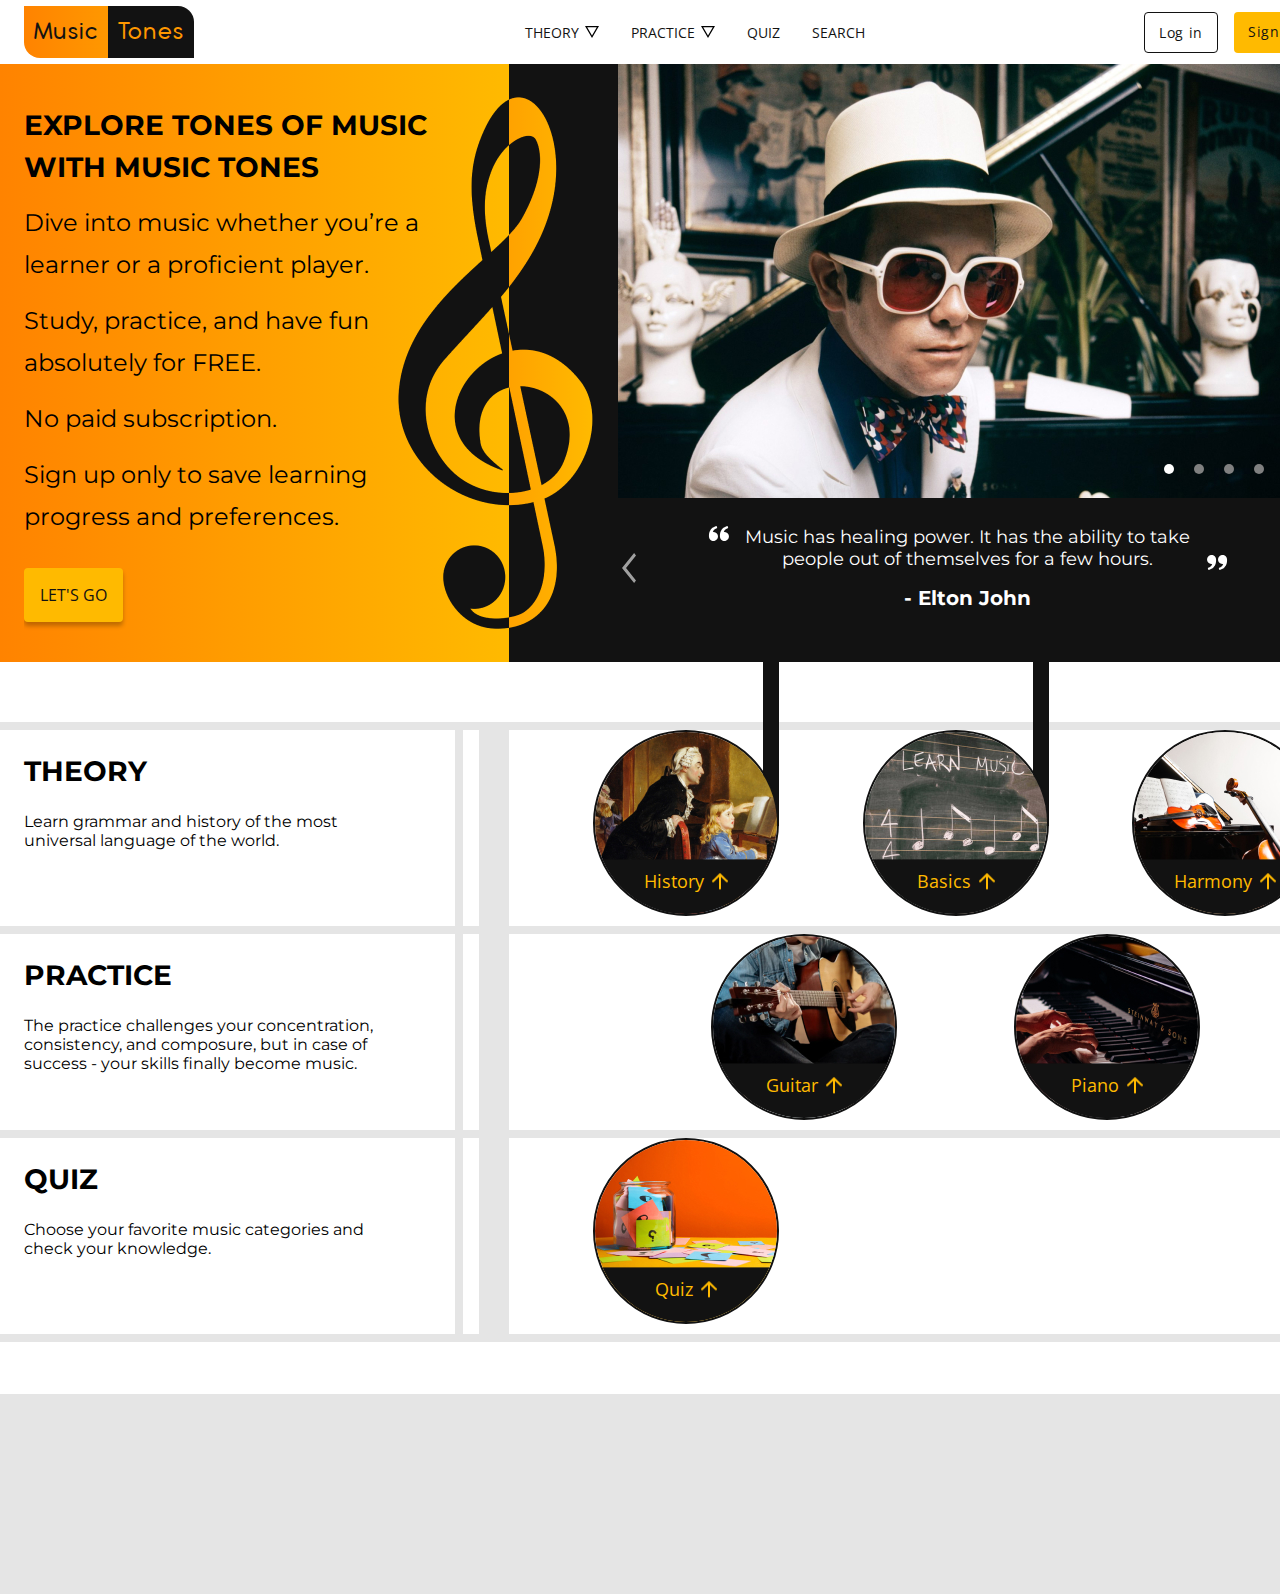
==== index.html @ 838b9dd3 "chore: not essential changes" ====
<!DOCTYPE html>
<html lang="en">

<head>
  <meta charset="UTF-8" />
  <meta http-equiv="X-UA-Compatible" content="IE=edge" />
  <meta name="viewport" content="width=device-width, initial-scale=1.0" />
  <title>MusicTones</title>
  <link rel="stylesheet" href="static/styles/style.css">
  <link rel="icon" href="static/images/favicon.ico">
  <script src="js/slider.js" defer></script>
</head>

<body>
  <header class="header container">
      <a href="index.html" class="logo-text">
        <p class="logo-text__music">Music</p>
        <p class="logo-text__tones">Tones</p>
      </a>
      
      <nav class="header-nav">
          <a href="#" class="header-nav__link anim-white">THEORY
            <img src="static/images/nav-dropdown-arrow.svg">
          </a>
          <a href="#" class="header-nav__link anim-white">PRACTICE
            <img src="static/images/nav-dropdown-arrow.svg">
          </a>
          <a href="#" class="header-nav__link anim-white">QUIZ</a>
          <a href="#" class="header-nav__link anim-white">SEARCH</a>
      </nav>
  
      <div class="header-authn">
          <a href="#" class="header-authn__btn outlined-btn anim-border anim-white">Log in</a>
          <a href="#" class="header-authn__btn anim-border anim-orange">Sign up</a>
      </div>
    </div>
  </header>

  <main>
    <section class="section-hero">  
      <div class="hero container">
        <div class="hero-left">
          <div class="hero-left__text">
            <h1>Explore tones of music with Music Tones</h1>
            <h2>Dive into music whether you’re a learner or a proficient player.</h2>
            <h2>Study, practice, and have fun absolutely for FREE.</h2>
            <h2>No paid subscription.</h2>
            <h2>Sign up only to save learning progress and preferences.</h2>
            <a class="hero-left__cta anim-border anim-orange" href="#">LET'S GO</a>
          </div>
          <div class="hero-left__clef"></div>
        </div>
        <div class="hero-right">
          <div class="slider">
            <div class="slider-header">
              <img class="slider-img" src="static/images/sld-elton.jpg" data-active>
              <!--               
              <img class="slider-img" src="static/images/sld-adams.jpg">
              <img class="slider-img" src="static/images/sld-buddy-guy.jpg">
              <img class="slider-img" src="static/images/sld-hendrix.jpg">
              <img class="slider-img" src="static/images/sld-tommy1.jpg"> 
              -->
              <button class="slider-btn slider-btn_randomize" onclick="setRandomSliderImages()"></button>
              <div class="slider-bullets">
                <input type="radio" name="bullet" class="slider-bullet" checked>
                <input type="radio" name="bullet" class="slider-bullet">
                <input type="radio" name="bullet" class="slider-bullet">
                <input type="radio" name="bullet" class="slider-bullet">
                <input type="radio" name="bullet" class="slider-bullet">
              </div>
            </div>
            <div class="slider-footer">
              <button class="slider-btn slider-btn_prev" data-slider-btn-nav="prev"></button>
              <div class="slider-footer__caption">
                <p class="slider-footer__quote">
                  Music has healing power. It has the ability to take people out of themselves for a few hours.
                </p>
                <h3>
                  - Elton John
                </h3>
              </div>
              <button class="slider-btn slider-btn_next" data-slider-btn-nav="next"></button>
            </div>
          </div>
          <div class="hero-right__clef"></div>
        </div>
        
      </div>
    </section>
    <section class="section-cont">
      <div class="cont-bgd">
        <div class="cont-bgd-hlines">
          <div class="cont-bgd-hline"></div>
          <div class="cont-bgd-hline"></div>
          <div class="cont-bgd-hline"></div>
          <div class="cont-bgd-hline"></div>
        </div>

      </div>
      <div class="container cont">
        <div class="cont-vlines">
          <div class="cont-vline"></div>
          <div class="cont-vline cont-vline_thick"></div>
        </div>
        <div class="cont-title cont-title_theory">
          <h1>THEORY</h1>
          <h5>Learn grammar and history of the most universal language of the world.</h5>
        </div>
        <div class="cards cards_theory">          
          <div class="card">
            <a class="card-head" href="#">
              <img class="card-head__img" src="static/images/theory-mozart.jpg"></img>
              <div class="card-head-text">
                <div class="card-head-text__title">
                  <h4>History</h4>
                  <img class="card-head-text__arrow" src="/static/images/card-arrow.png">
                </div>
                <p class="card-head-text__desc">Discover fascinating facts about significant figures and events in music history.</p>
              </div>
            </a>
            <div class="card-stem"></div>
          </div>
          <div class="card">
            <a class="card-head" href="#">
              <img class="card-head__img" src="static/images/theory-basics.jpg"></img>
              <div class="card-head-text">
                <div class="card-head-text__title">
                  <h4>Basics</h4>
                  <img class="card-head-text__arrow" src="/static/images/card-arrow.png">
                </div>
                <p class="card-head-text__desc">Learn about musical notation, intervals, rhythm, scales, keys, and more ...</p>
              </div>
            </a>
            <div class="card-stem"></div>
          </div>
          <div class="card">
            <a class="card-head" href="#">
              <img class="card-head__img" src="static/images/theory-harmony.jpg"></img>
              <div class="card-head-text">
                <div class="card-head-text__title">
                  <h4>Harmony</h4>
                  <img class="card-head-text__arrow" src="/static/images/card-arrow.png">
                </div>
                <p class="card-head-text__desc">Study how to analyze your favorite music compositions and compose your own.</p>
              </div>
            </a>
            <div class="card-stem"></div>
          </div>
        </div>


        <div class="cont-title cont-title_practice">
          <h1>PRACTICE</h1>
          <h5>The practice challenges your concentration, consistency, and composure, but in case of success - your skills finally become music.</h5>
        </div>
        <div class="cards cards_practice">          
          <div class="card">
            <a class="card-head" href="#">
              <img class="card-head__img" src="static/images/practice-guitar.jpg"></img>
              <div class="card-head-text">
                <div class="card-head-text__title">
                  <h4>Guitar</h4>
                  <img class="card-head-text__arrow" src="/static/images/card-arrow.png">
                </div>
                <p class="card-head-text__desc">“The guitar is the easiest instrument to play and the hardest to play well” - Andres Segovia.</p>
              </div>
            </a>
<!--             <div class="card-stem"></div> -->
          </div>
          <div class="card">
            <a class="card-head" href="#">
              <img class="card-head__img" src="static/images/practice-piano.jpg"></img>
              <div class="card-head-text">
                <div class="card-head-text__title">
                  <h4>Piano</h4>
                  <img class="card-head-text__arrow" src="/static/images/card-arrow.png">
                </div>
                <p class="card-head-text__desc">"There are eighty-eight keys on a piano and within that, an entire universe” - James Rhodes.</p>
              </div>
            </a>
<!--             <div class="card-stem"></div> -->
          </div>
        </div>


        <div class="cont-title cont-title_quiz">
          <h1>QUIZ</h1>
          <h5>Choose your favorite music categories and check your knowledge.</h5>
        </div>
        <div class="cards cards_quiz">   
          <div class="card">
            <a class="card-head" href="#">
              <img class="card-head__img" src="static/images/quiz.jpg"></img>
              <div class="card-head-text">
                <div class="card-head-text__title">
                  <h4>Quiz</h4>
                  <img class="card-head-text__arrow" src="/static/images/card-arrow.png">
                </div>
                <p class="card-head-text__desc"></p>
              </div>
            </a>
<!--             <div class="card-stem"></div> -->
          </div>
        </div>
        


      </div>


    </section>
    
    <footer>

    </footer>
  </main>

</body>

</html>
---- static/styles/style.css ----
@import url('https://fonts.googleapis.com/css2?family=Open+Sans&display=swap');
@import url('https://fonts.googleapis.com/css2?family=Montserrat&display=swap');

@font-face {
  font-family: 'Antipasto Pro';
  src: url('../fonts/AntipastoPro.ttf') format('truetype');
  font-weight: normal;
}

@font-face {
  font-family: 'Antipasto Pro';
  src: url('../fonts/AntipastoPro-Medium.ttf') format('truetype');
  font-weight: medium;
}

:root {
  --orange: #ff9800;
  --dark-orange: #ff8300;
  --light-orange: #ffba00;
  --black: #121212;
  --gray: #e5e5e5;
  --slider-img-transition-delay: 300ms
}

*, *::before, *::after {
  margin: 0;
  padding: 0;
  list-style: none;
  text-decoration: none;
  font-family: 'Open Sans';
  font-size: 14px;
  box-sizing: border-box;
}

h1 {
  font-size: 28px;
  font-weight: bold;
  font-family: 'Montserrat';
  text-transform: uppercase;
}

h2 {
  font-size: 24px;
  font-weight: normal;
  font-family: 'Montserrat';
}

h3 {
  font-size: 20px;
  font-weight: bold;
  font-family: 'Montserrat';
}

h4 {
  font-size: 18px;
  font-weight: normal;
  font-family: 'Open Sans';
  text-align: center;
}

h5 {
  font-size: 16px;
  font-weight: normal;
  font-family: 'Montserrat';
}

.container {
  width: 1342px;
  margin: 0 auto;
  padding-left: 24px;
  padding-right: 24px;
}

/* BUTTONS -> */

a {
  transition: 0.3s ease-in-out;
  color: var(--black);
}

.outlined-btn {
  border: 1px solid var(--black);
}

.anim-border {
  border-radius: 4px;
}

.anim-border:hover {
  border-top-right-radius: 12px;
  border-bottom-left-radius: 12px;
}

.anim-white {
  background-color: white;
  color: var(--black);
}

.anim-white:hover {
  background-color: var(--black);
  color: white;
}

.anim-orange {
  background-color: var(--light-orange);
}

.anim-orange:hover {
  background-color: var(--dark-orange);
}

/* <- BUTTONS */

/* HEADER -> */

header {
  display: grid;
  grid-template-columns: repeat(16, 1fr);
  grid-template-rows: 64px;
  align-items: center;
}

.logo-text {
  display: block;
  grid-column: 1 / 6;
  align-items: center;
  font-size: 26px;
  font-family: 'Antipasto Pro';
  font-weight: medium;
  letter-spacing: 0.05em;
}

.logo-text__music {
  display: inline-block;
  padding: 10px;
  background: linear-gradient(90deg, var(--dark-orange) 0%, var(--orange) 100%);
  border-bottom-left-radius: 16px;
  color: #121212;
  font: inherit;
}

.logo-text__tones {
  display: inline-block;
  padding: 10px;
  background: var(--black);
  border-top-right-radius: 16px;
  color: var(--orange);
  margin-left: -8px;
  font: inherit;
}

.header-nav {
  display: flex;
  grid-column: 7 / 14;
}

.header-nav__link {
  display: flex;
  align-items: center;
  padding: 16px 16px 16px 16px;
  font-size: 14px;
  text-transform: uppercase;
}

.header-nav__link img{
  display: inline-block;
  height: 12px;
  margin-left: 6px;
  transition: filter 0.3s ease-in-out;
}

.header-nav__link:hover img {
  filter: brightness(0) invert(1);
}

.header-authn {
  display: flex;
  gap: 16px;
  grid-column: 14 / 17;
  justify-self: end;
}

.header-authn__btn {
  padding: 10px 14px;
  font-family: 'Open Sans';
  font-size: 14px;
  letter-spacing: 0.05em;
  color: var(--black);
}

/* <- HEADER */

/* HERO SECTION -> */

.section-hero {
    background: linear-gradient(
    to right,
    var(--dark-orange) 0%,
    var(--light-orange) max(509px, calc(0.5 * 100vw - 170px)),
    var(--black) max(509px, calc(0.5 * 100vw - 170px)),
    var(--black) 100%
  );
}

.hero {
  display: grid;
  grid-template-columns: repeat(16, 1fr);
}

.hero-left{
  position: relative;
  grid-column: 1 / 7;
  overflow: hidden;
}

.hero-left__text {
  display: flex;
  flex-direction: column;
  gap: 14px;
  align-self: start;
  align-items: start;
  line-height: 3.0em;
  padding: 40px 78px 40px 0;
}

.hero-left__cta {
  display: block;
  padding: 6px 16px;
  font-size: 16px;
  box-shadow: 0px 4px 4px rgba(0, 0, 0, 0.25);
  margin-top: 16px;
}

.hero-left__clef {
  position: absolute;
  right: -84px;
  top: 0;
  width: 195px;
  height: 100%;
  background-color: var(--black);
  mask-image: url(../images/clef.png);
  mask-position: center;
  mask-repeat: no-repeat;
  -webkit-mask-image: url(../images/clef.png);
  -webkit-mask-position: center;
  -webkit-mask-repeat: no-repeat;
}

.hero-right {
  position: relative;
  grid-column: 7 / 17;
  overflow: hidden;
}

/* SLIDER -> */

.slider {
  display: flex;
  flex-direction: column;
  position: absolute;
  right: 0;
  top: 0;
  width: 700px;
  height: 100%;
}

.slider-header {
  position: relative;
  height: 434px;
}

.slider-img {
  position: absolute;
  opacity: 0;
  transition: opacity var(--slider-img-transition-delay) ease-in-out;
  transition-delay: var(--slider-img-transition-delay);
  z-index: 0;
}

.slider-img[data-active] {
  opacity: 1;
  z-index: 1;
  transition-delay: 0ms;
}

.slider-bullets {
  position: absolute;
  bottom: 24px;
  right: 24px;
  display: flex;
  gap: 20px;
  z-index: 1;
}

.slider-bullet {
  appearance: none;
  width: 10px;
  height: 10px;
  border-radius: 50%;
  background-color: #808080;
  border: none;
  transition: background-color 0.3s ease-in-out
}

.slider-bullet:hover {
  box-shadow: 0 0 4px 0 #fff;
}

.slider-bullet:checked {
  background-color: #fff;
}

.slider-btn {
  width: 40px;
  height: 40px;
  border-radius: 50%;
  border: none;
  background-repeat: no-repeat;
}

.slider-btn:hover {
  filter: brightness(140%);
  box-shadow: 0 0 4px 0 var(--black);
}

.slider-btn:active {
  filter: none;
  box-shadow: none;
}

.slider-header:hover .slider-btn{
  opacity: 1.0;
}

.slider-btn_randomize {
  position: absolute;
  top: 24px;
  left: 24px;
  z-index: 1;
  background-color: var(--black);
  background-image: url("../images/dice.svg");
  background-position: center;
  transform: translateX(-24px);
  transition: transform 0.3s ease-in-out, opacity 0.3s ease-in-out;
  opacity: 0;
}

.slider-header:hover .slider-btn_randomize{
  transform: none;
}

.slider-btn_prev {
  background-image: url("../images/sld-arrow.svg");
  background-position: 45% 50%;
  background-color: transparent;
}

.slider-btn_next {
  background-image: url("../images/sld-arrow.svg");
  background-position: 45% 50%;
  background-color: transparent;
  transform: rotate(180deg);
}

.slider-footer {
  display: flex;
  flex-grow: 1;
  align-items: center;
  padding-bottom: 24px;
  gap: 80px;
}

.slider-footer__caption{
  display: flex;
  flex-direction: column;
  align-items: center;
  gap: 16px;
  color: #fff;
}

.slider-footer__quote {
  position: relative;
  font-size: 18px;
  font-family: 'Montserrat';
  text-align: center;
}

.slider-footer__quote::before {
  content: url(../images/sld-quotes.svg);
  position: absolute;
  left: -14px;

}

.slider-footer__quote::after {
  content: url(../images/sld-quotes.svg);
  position: absolute;
  right: -14px;
  bottom: 0;
  transform: rotate(180deg);
}

/* <- SLIDER */

.hero-right__clef {
  position: absolute;
  top: 0;
  left: -111px;
  width: 195px;
  height: 100%;
  background: linear-gradient(
    to right,
    var(--dark-orange),
    var(--light-orange)
  );
  mask-image: url(../images/clef.png);
  mask-position: center;
  mask-repeat: no-repeat;
  -webkit-mask-image: url(../images/clef.png);
  -webkit-mask-position: center;
  -webkit-mask-repeat: no-repeat;
}

/* <- HERO */

/* CONTENT -> */

.section-cont {
  position: relative;
  padding: 60px 0
}

.cont-bgd {
  position: absolute;
  width: 100%;
}

.cont-bgd-hlines {
  display: flex;
  flex-direction: column;
  gap: 196px;
}

.cont-bgd-hline {
  height: 8px;
  background-color: var(--gray);
}

.cont {
  position: relative;;
  display: grid;
  padding-top: 8px;
  gap: 8px 0;
  grid-template-columns: repeat(16, 1fr);
  grid-template-rows: repeat(3, 196px);
}

.cont-vlines {
  grid-column: 6;
  grid-row: 1 / 4;
  display: flex;
  justify-content: end;
  height: 100%;
  gap: 16px;
}

.cont-vline {
  width: 8px;
  height: 100%;
  background-color: var(--gray);
}

.cont-vline_thick {
  width: 30px;
}

.cont-title {
  display: flex;
  flex-direction: column;
  gap: 24px;
  padding: 24px 134px 0 0;
  grid-column: 1 / 7;
}

.cont-title_theory {
  grid-row: 1;
}

.cont-title_practice {
  grid-row: 2;
}

.cont-title_quiz {
  grid-row: 3;
}

.cards {
  display: inline-flex;
  grid-column: 7 / 17;
  padding-left: 84px;
  justify-content: space-between;
}

.cards_theory {
  grid-row: 1;
}

.cards_practice {
  grid-row: 2;
  justify-content: space-evenly
}

.cards_quiz {
  justify-content: start;
  grid-row: 3;
}

.card {
  position: relative;
  transition: transform 0.3s ease-in-out;
}

.card-head {
  display: block;
  position: relative;
  z-index: 1;
  width: 186px;
  height: 186px;
  border-radius: 50%;
  overflow: hidden;
  border: 2px solid var(--black); 
  font-size: 0;
  color: var(--black);
}

.card:hover {
  transform: translateY(10px);
}

.card-head__img {
  position: absolute;
  top: 0;
  right: 0;
  bottom: 0;
  left: 0;
  transition: filter 0.3s ease-in-out;
}

.card-head:hover .card-head__img {
  filter: brightness(40%);
}

.card-head-text {
  height: 100%;
  display: flex;
  flex-direction: column;
  gap: 14px;
  align-items: center;
  padding-top: 10px;
  background-color: var(--black);
  transform: translateY(70%);
  transition:
    transform 0.5s ease-in-out,
    background-color 0.3s ease-in-out;
}

.card-head:hover .card-head-text {
  transform: translateY(10%);
  background-color: transparent;
  color: var(--light-orange);
}

.card-head-text__title {
  display: flex;
  align-items: center;
  color: var(--light-orange);
  gap: 8px;
}

.card-head-text__arrow {
  filter: invert(65%) sepia(67%) saturate(1080%) hue-rotate(0deg) brightness(105%) contrast(103%);
  transition: transform 0.5s ease-in-out;
}

.card-head:hover .card-head-text__arrow {
  transform: rotate(90deg);
}

.card-head-text__desc {
  padding: 0 18px;
  text-align: center;
  opacity: 0;
  transition: opacity 0.3s ease-in-out;
}

.card-head:hover .card-head-text__desc {
  opacity: 1.0;
}

.card-stem {
  position: absolute;
  bottom: 0;
  right: 0;
  height: 174px;
  width: 16px;
  background-color: var(--black);
  z-index: 0;
  transform: translateY(-100px);
}

/* <- CONTENT */

footer {
  height: 200px;
  background-color: var(--gray);
}
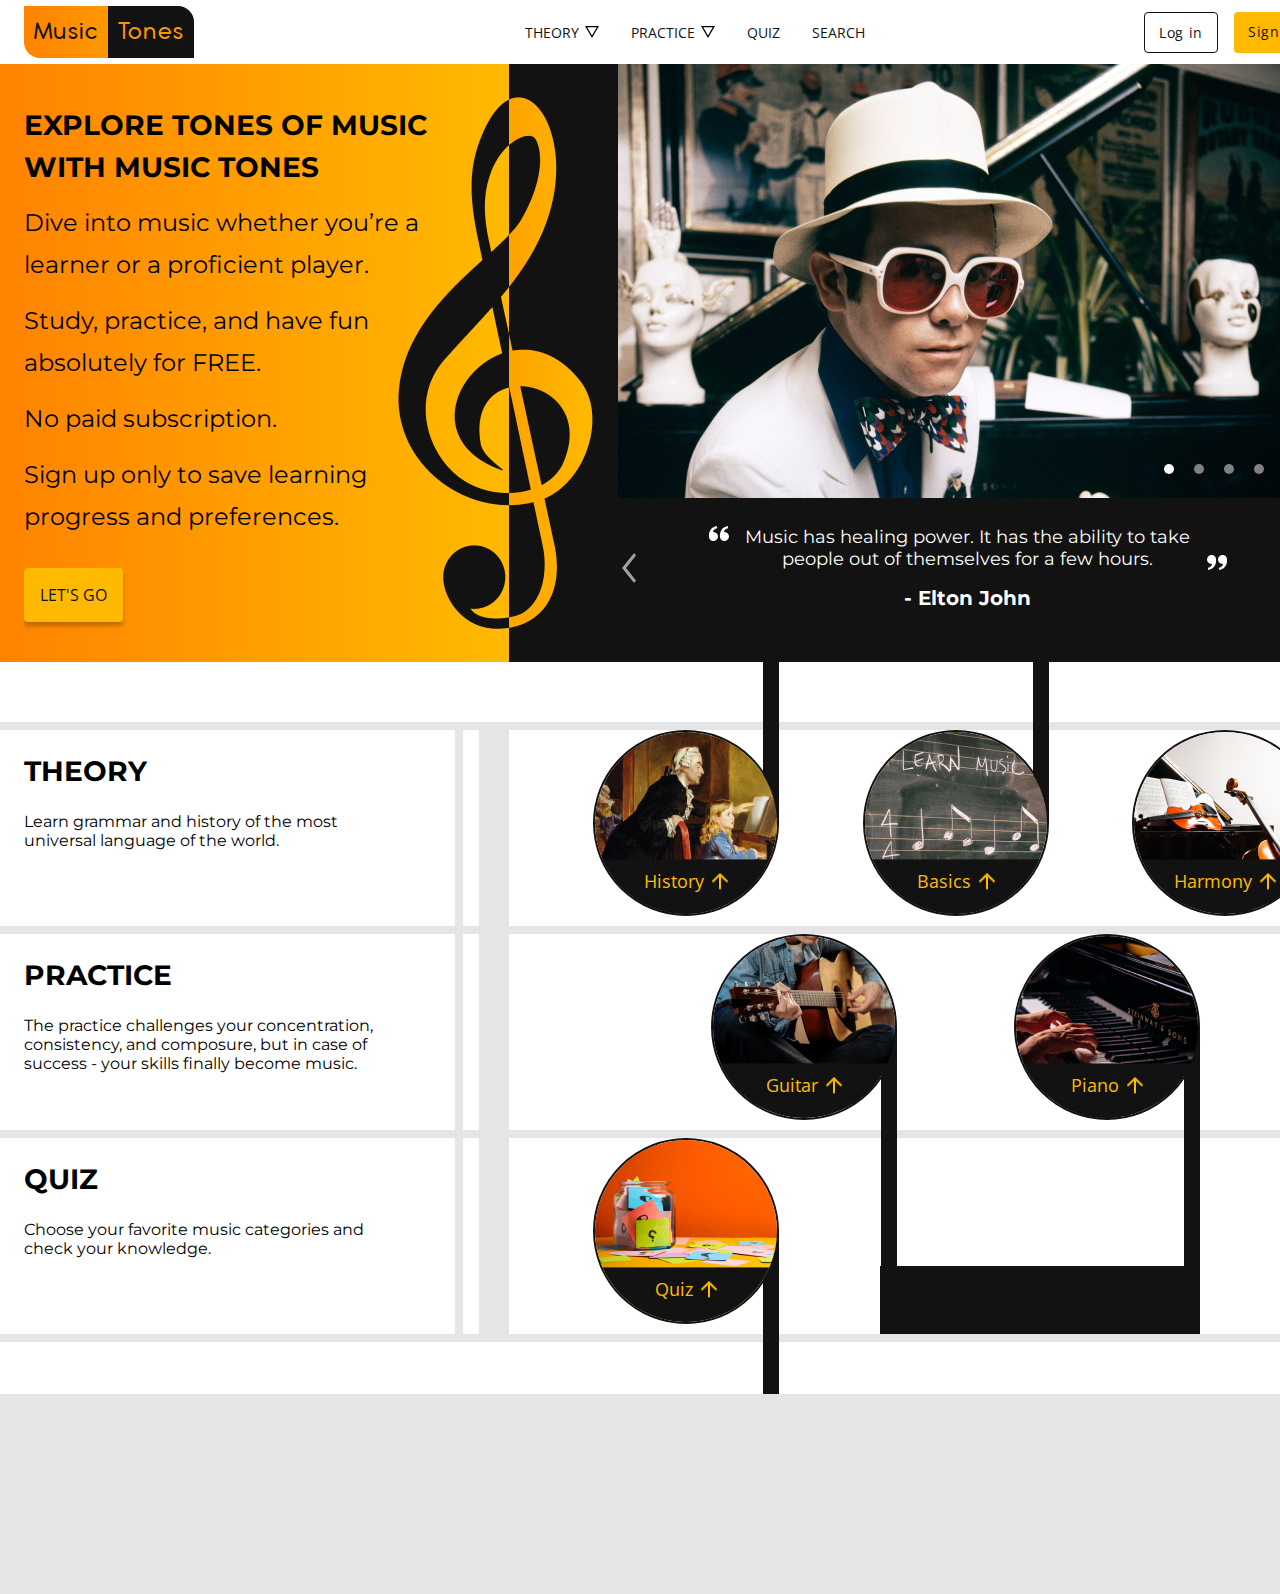
==== commit 89cf6d7b: "chore: not essential changes" ====
--- a/index.html
+++ b/index.html
@@ -118,7 +118,7 @@
                 <p class="card-head-text__desc">Discover fascinating facts about significant figures and events in music history.</p>
               </div>
             </a>
-            <div class="card-stem"></div>
+            <div class="card-stem card-stem_up"></div>
           </div>
           <div class="card">
             <a class="card-head" href="#">
@@ -131,7 +131,7 @@
                 <p class="card-head-text__desc">Learn about musical notation, intervals, rhythm, scales, keys, and more ...</p>
               </div>
             </a>
-            <div class="card-stem"></div>
+            <div class="card-stem card-stem_up"></div>
           </div>
           <div class="card">
             <a class="card-head" href="#">
@@ -144,10 +144,9 @@
                 <p class="card-head-text__desc">Study how to analyze your favorite music compositions and compose your own.</p>
               </div>
             </a>
-            <div class="card-stem"></div>
-          </div>
-        </div>
-
+            <div class="card-stem card-stem_up"></div>
+          </div>
+        </div>
 
         <div class="cont-title cont-title_practice">
           <h1>PRACTICE</h1>
@@ -165,7 +164,7 @@
                 <p class="card-head-text__desc">“The guitar is the easiest instrument to play and the hardest to play well” - Andres Segovia.</p>
               </div>
             </a>
-<!--             <div class="card-stem"></div> -->
+            <div class="card-stem card-stem_down"></div>
           </div>
           <div class="card">
             <a class="card-head" href="#">
@@ -178,10 +177,10 @@
                 <p class="card-head-text__desc">"There are eighty-eight keys on a piano and within that, an entire universe” - James Rhodes.</p>
               </div>
             </a>
-<!--             <div class="card-stem"></div> -->
-          </div>
-        </div>
-
+            <div class="card-stem card-stem_down"></div>
+          </div>
+          <div class="card-beam"></div>
+        </div>
 
         <div class="cont-title cont-title_quiz">
           <h1>QUIZ</h1>
@@ -199,7 +198,7 @@
                 <p class="card-head-text__desc"></p>
               </div>
             </a>
-<!--             <div class="card-stem"></div> -->
+            <div class="card-stem card-stem_down"></div>
           </div>
         </div>
         
--- a/static/styles/style.css
+++ b/static/styles/style.css
@@ -19,7 +19,8 @@
   --light-orange: #ffba00;
   --black: #121212;
   --gray: #e5e5e5;
-  --slider-img-transition-delay: 300ms
+  --slider-img-transition-delay: 300ms;
+  --card-size: 186px;
 }
 
 *, *::before, *::after {
@@ -427,7 +428,8 @@
 
 .section-cont {
   position: relative;
-  padding: 60px 0
+  padding: 60px 0;
+  overflow: hidden;
 }
 
 .cont-bgd {
@@ -495,6 +497,7 @@
 }
 
 .cards {
+  position: relative;
   display: inline-flex;
   grid-column: 7 / 17;
   padding-left: 84px;
@@ -524,8 +527,8 @@
   display: block;
   position: relative;
   z-index: 1;
-  width: 186px;
-  height: 186px;
+  width: var(--card-size);
+  height: var(--card-size);
   border-radius: 50%;
   overflow: hidden;
   border: 2px solid var(--black); 
@@ -533,7 +536,7 @@
   color: var(--black);
 }
 
-.card:hover {
+.card-head:hover {
   transform: translateY(10px);
 }
 
@@ -556,7 +559,7 @@
   flex-direction: column;
   gap: 14px;
   align-items: center;
-  padding-top: 10px;
+  padding: 10px 2px 0 2px;
   background-color: var(--black);
   transform: translateY(70%);
   transition:
@@ -599,13 +602,41 @@
 
 .card-stem {
   position: absolute;
-  bottom: 0;
-  right: 0;
-  height: 174px;
+  height: 186px;
   width: 16px;
   background-color: var(--black);
   z-index: 0;
-  transform: translateY(-100px);
+  top: 0;
+  right: 0;
+  transition: transform 0.3s ease-in-out;
+}
+
+.card-stem_up {
+  height: var(--card-size);
+  transform: translateY(-93px);
+}
+
+.card-head:hover ~ .card-stem_up {
+  transform: translateY(-83px);
+}
+
+.card-stem_down {
+  transform: translateY(93px);
+  height: 290px;
+  transition: transform 0.3s ease-in-out;
+}
+
+.card-head:hover ~ .card-stem_down {
+  transform: translateY(103px);
+}
+
+.card-beam {
+  position: absolute;
+  left: 371px;
+  top: 332px;
+  height: 68px;
+  width: 320px;
+  background-color: var(--black);
 }
 
 /* <- CONTENT */
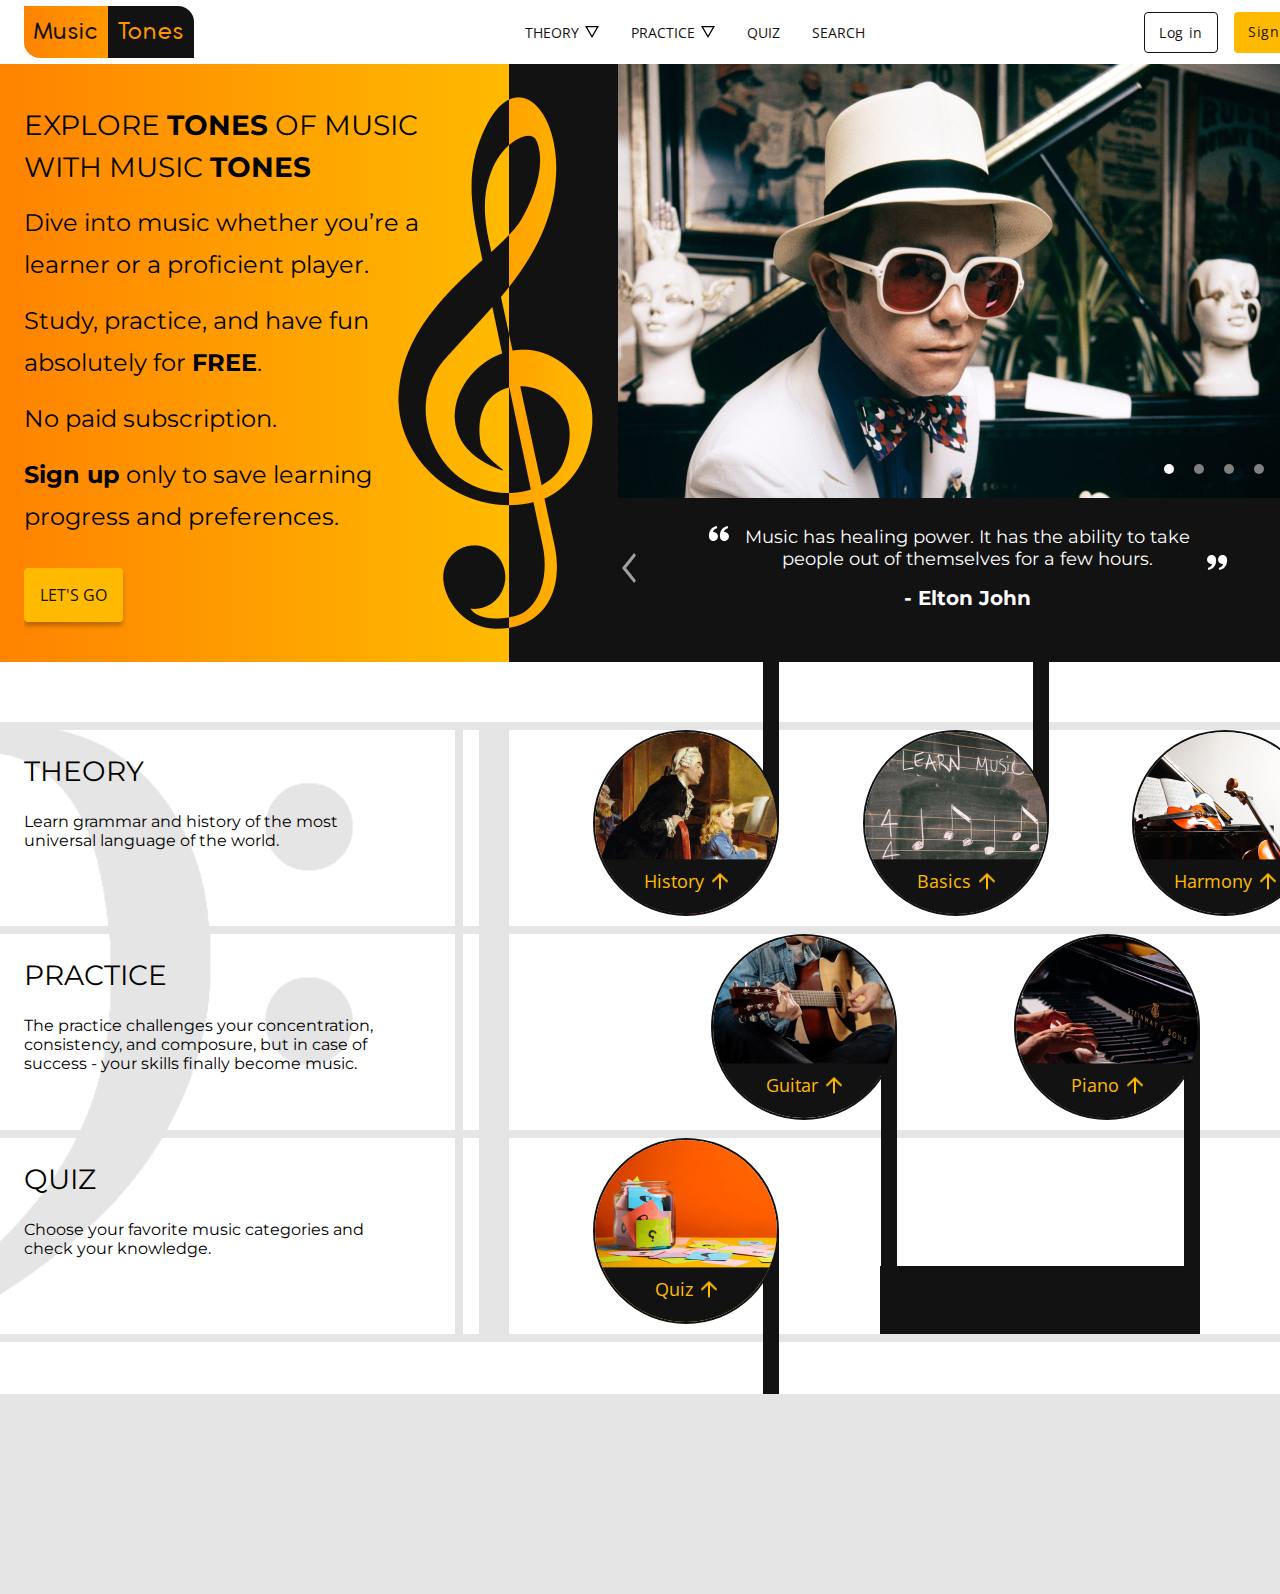
==== commit 6d98fb02: "chore: not essential changes" ====
--- a/index.html
+++ b/index.html
@@ -41,11 +41,11 @@
       <div class="hero container">
         <div class="hero-left">
           <div class="hero-left__text">
-            <h1>Explore tones of music with Music Tones</h1>
+            <h1>Explore <b>tones</b> of music with Music <b>Tones</b></h1>
             <h2>Dive into music whether you’re a learner or a proficient player.</h2>
-            <h2>Study, practice, and have fun absolutely for FREE.</h2>
+            <h2>Study, practice, and have fun absolutely for <b>FREE</b>.</h2>
             <h2>No paid subscription.</h2>
-            <h2>Sign up only to save learning progress and preferences.</h2>
+            <h2><b>Sign up</b> only to save learning progress and preferences.</h2>
             <a class="hero-left__cta anim-border anim-orange" href="#">LET'S GO</a>
           </div>
           <div class="hero-left__clef"></div>
@@ -98,6 +98,7 @@
 
       </div>
       <div class="container cont">
+        <img class="bass-clef" src="static/images/bass-clef.svg"></img>
         <div class="cont-vlines">
           <div class="cont-vline"></div>
           <div class="cont-vline cont-vline_thick"></div>
--- a/static/styles/style.css
+++ b/static/styles/style.css
@@ -33,9 +33,14 @@
   box-sizing: border-box;
 }
 
+b {
+  font-size: inherit;
+  font-family: inherit;
+}
+
 h1 {
   font-size: 28px;
-  font-weight: bold;
+  font-weight: normal;
   font-family: 'Montserrat';
   text-transform: uppercase;
 }
@@ -457,6 +462,12 @@
   grid-template-rows: repeat(3, 196px);
 }
 
+.bass-clef {
+  position: absolute;
+  grid-column: 1 / 7;
+  justify-self: end;
+}
+
 .cont-vlines {
   grid-column: 6;
   grid-row: 1 / 4;
@@ -477,6 +488,7 @@
 }
 
 .cont-title {
+  position: relative;
   display: flex;
   flex-direction: column;
   gap: 24px;
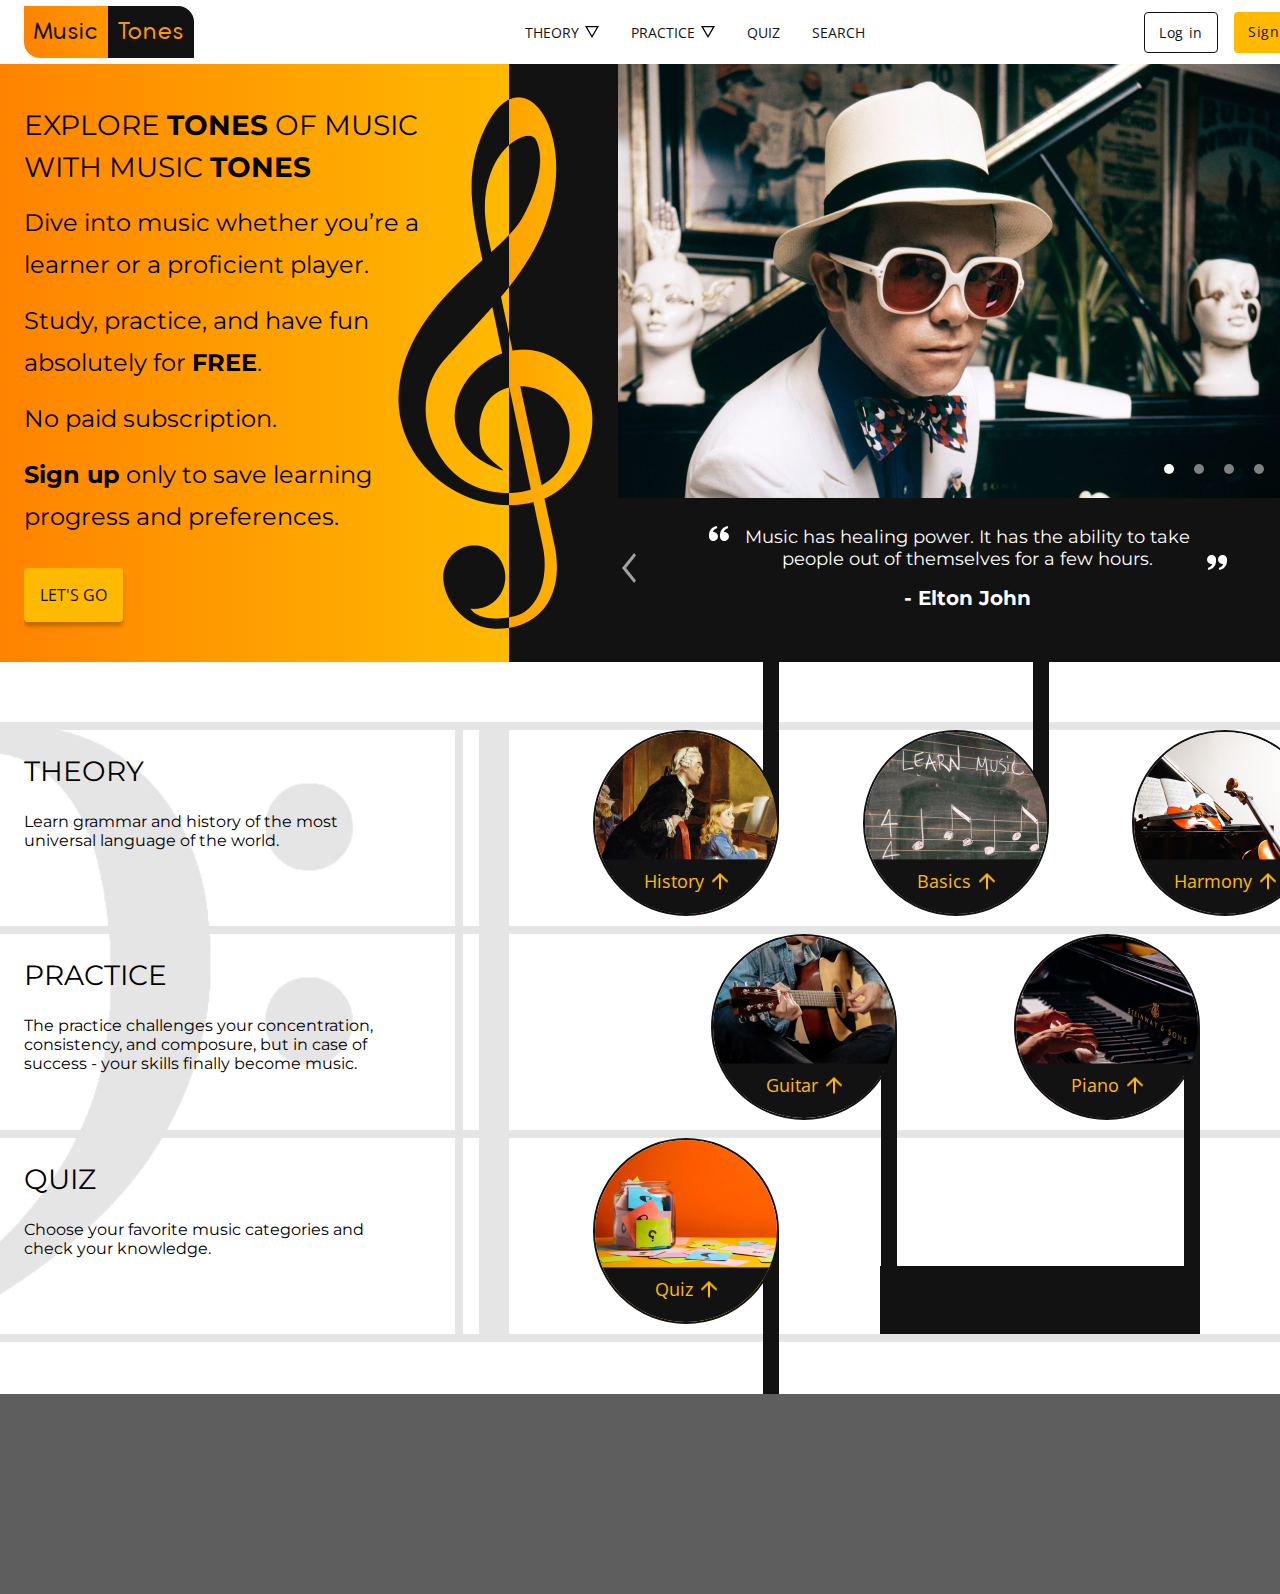
==== commit 59c7ea14: "chore: not essential changes" ====
--- a/index.html
+++ b/index.html
@@ -211,7 +211,11 @@
     </section>
     
     <footer>
-
+      <div class="footer-cont container"></div>
+
+      <div class="footer-credits container">
+
+      </div>
     </footer>
   </main>
 
--- a/static/styles/style.css
+++ b/static/styles/style.css
@@ -19,6 +19,7 @@
   --light-orange: #ffba00;
   --black: #121212;
   --gray: #e5e5e5;
+  --footer: #5e5e5e;
   --slider-img-transition-delay: 300ms;
   --card-size: 186px;
 }
@@ -655,5 +656,5 @@
 
 footer {
   height: 200px;
-  background-color: var(--gray);
+  background-color: var(--footer);
 }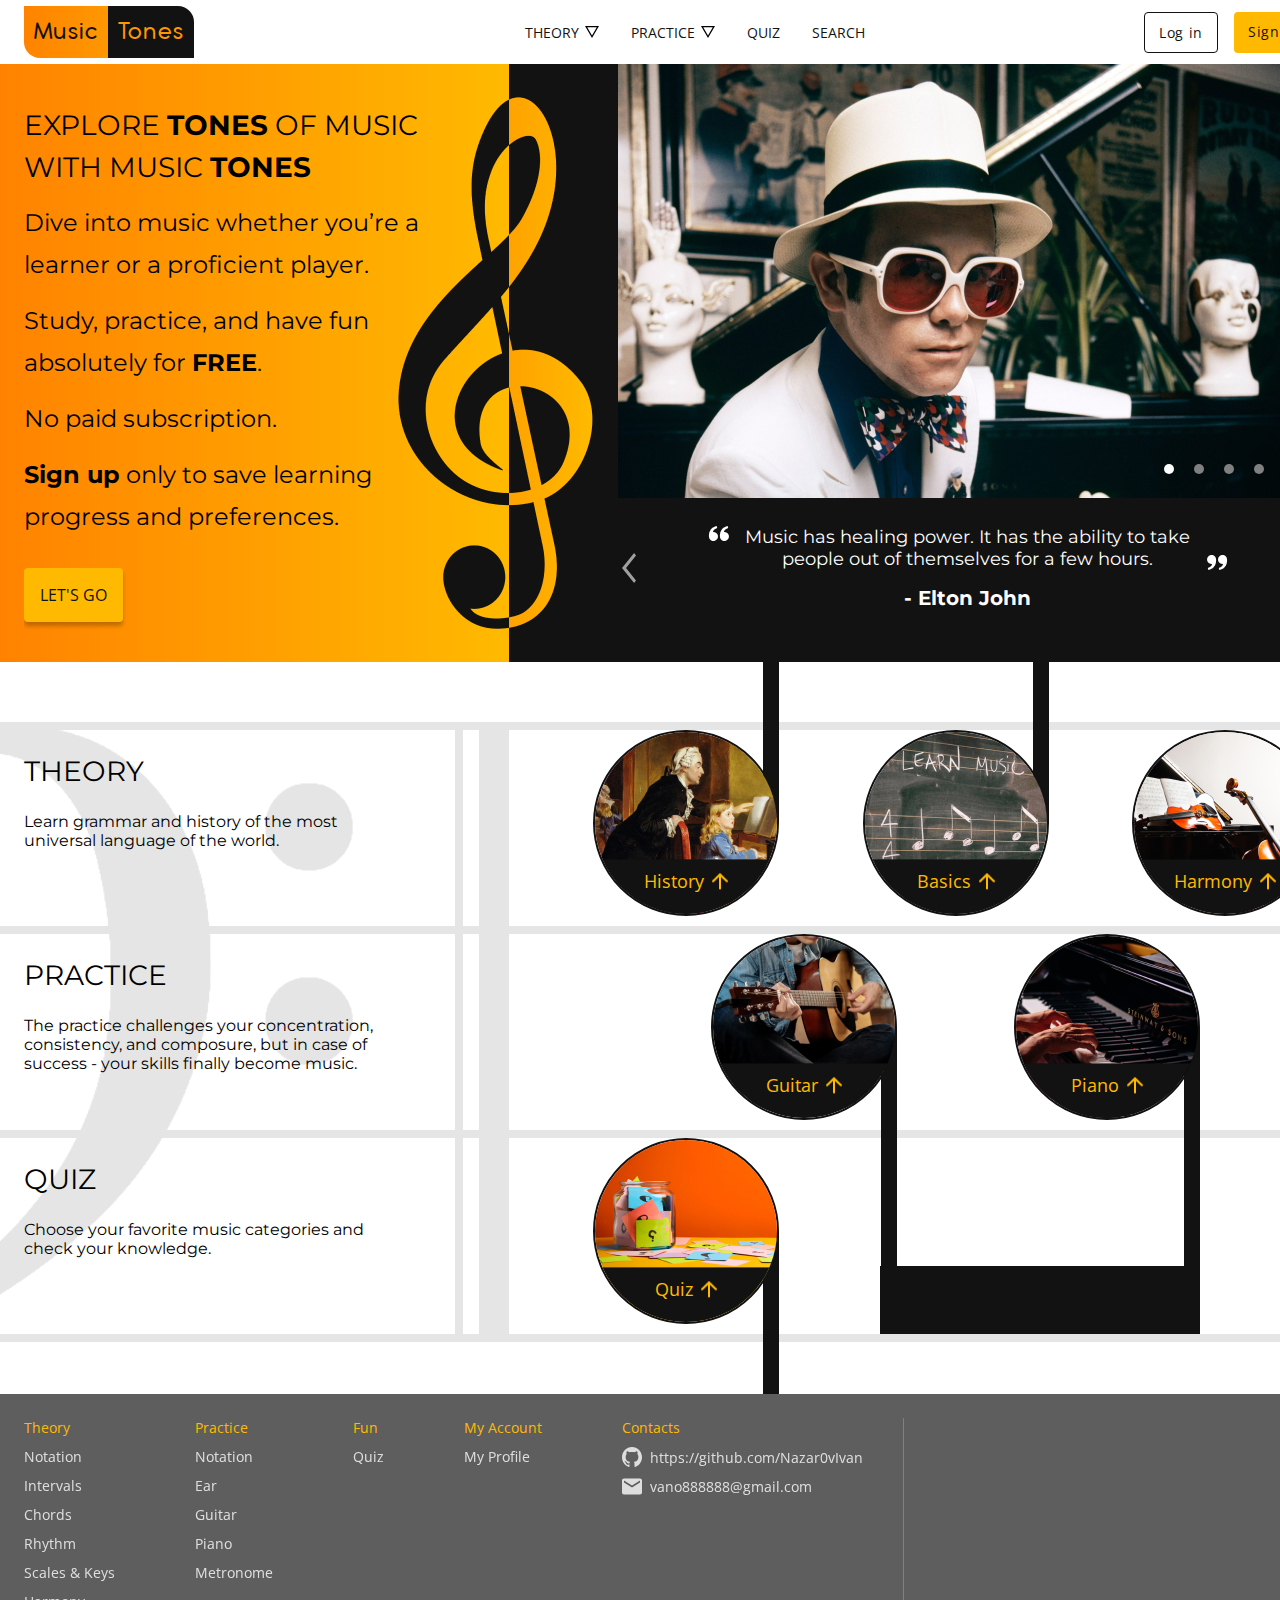
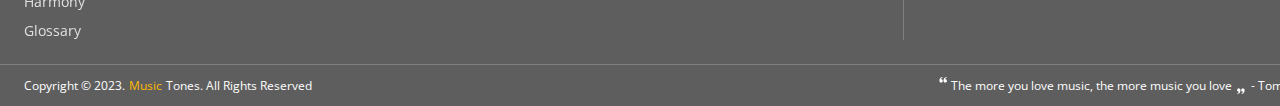
==== commit c0334ba9: "chore: not essential changes" ====
--- a/index.html
+++ b/index.html
@@ -211,10 +211,57 @@
     </section>
     
     <footer>
-      <div class="footer-cont container"></div>
-
-      <div class="footer-credits container">
-
+      <div class="ftr-cont container">
+        <div class="lists-container">
+          <div class="link-list">
+            <p class="title-link" href="#">Theory</p>
+            <a href="#">Notation</a>
+            <a href="#">Intervals</a>
+            <a href="#">Chords</a>
+            <a href="#">Rhythm</a>
+            <a href="#">Scales & Keys</a>
+            <a href="#">Harmony</a>
+            <a href="#">Glossary</a>
+          </div>
+          <div class="link-list">
+            <p class="title-link" href="#">Practice</p>
+            <a href="#">Notation</a>
+            <a href="#">Ear</a>
+            <a href="#">Guitar</a>
+            <a href="#">Piano</a>
+            <a href="#">Metronome</a>
+          </div>
+          <div class="link-list">
+            <p class="title-link" href="#">Fun</p>
+            <a href="#">Quiz</a>
+          </div>
+          <div class="link-list">
+            <p class="title-link" href="#">My Account</p>
+            <a href="#">My Profile</a>
+          </div>
+          <div class="link-list">
+            <p class="title-link" href="#">Contacts</p>
+            <a class="contacts-link" href="https://github.com/Nazar0vIvan">
+              <img src="static/images/github.svg">
+              https://github.com/Nazar0vIvan
+            </a>
+            <a class="contacts-link">
+              <img src="static/images/mail.svg">
+              vano888888@gmail.com
+            </a>
+          </div>
+        </div>
+      </div>
+      <div class="ftr-private container">
+        <div class="ftr-copyright">
+          Copyright &copy 2023. <span style="color: var(--light-orange)">Music</span> Tones. All Rights Reserved 
+        </div>
+        <div>
+          <div class="ftr-quote">
+            The more you love music, the more music you love
+          </div>
+          - Tom Moon
+        </div>
       </div>
     </footer>
   </main>
--- a/static/styles/style.css
+++ b/static/styles/style.css
@@ -69,6 +69,10 @@
   font-size: 16px;
   font-weight: normal;
   font-family: 'Montserrat';
+}
+
+span {
+  font: inherit;
 }
 
 .container {
@@ -654,7 +658,98 @@
 
 /* <- CONTENT */
 
+/* FOOTER -> */
+
 footer {
-  height: 200px;
   background-color: var(--footer);
-}+}
+
+.ftr-cont {
+  padding-top: 24px;
+  padding-bottom: 24px;
+  border-bottom: 1px solid gray;
+}
+
+.lists-container {
+  display: inline-flex;
+  gap: 80px;
+  padding-right: 40px;
+  border-right: 1px solid gray ;
+}
+
+.link-list {
+  display: flex;
+  flex-direction: column;
+  gap: 10px;
+}
+
+.link-list > a {
+  color: white;
+  opacity: 0.8;
+}
+
+.link-list > a:hover {
+  opacity: 1;
+}
+
+.title-link {
+  color: var(--light-orange);
+  font-weight: medium;
+}
+
+.contacts-link {
+  display: flex;
+  align-items: center;
+  gap: 8px;
+}
+
+.ftr-private {
+  padding-top: 12px;
+  padding-bottom: 12px;
+  display: flex;
+  justify-content: space-between;
+}
+
+.ftr-copyright {
+  display: flex;
+  align-content: center;
+  gap: 4px;
+}
+
+.ftr-private div {
+  position: relative;
+  color: white;
+  font-size: 12px;
+}
+
+.ftr-quote {
+  display: inline;
+  margin-right: 16px;
+}
+
+.ftr-quote::before {
+  content: "";
+  position: absolute;
+  left: -12px;
+  background-image: url(../images/sld-quotes.svg);
+  background-size: contain;
+  height: 6px;
+  width: 8px;
+}
+.ftr-quote::after {
+  content: "";
+  position: absolute;
+  right: -10px;
+  bottom: 0;
+  background-image: url(../images/sld-quotes.svg);
+  background-size: contain;
+  height: 6px;
+  width: 8px;
+  transform: rotate(180deg);
+}
+
+
+
+
+
+/* <- FOOTER */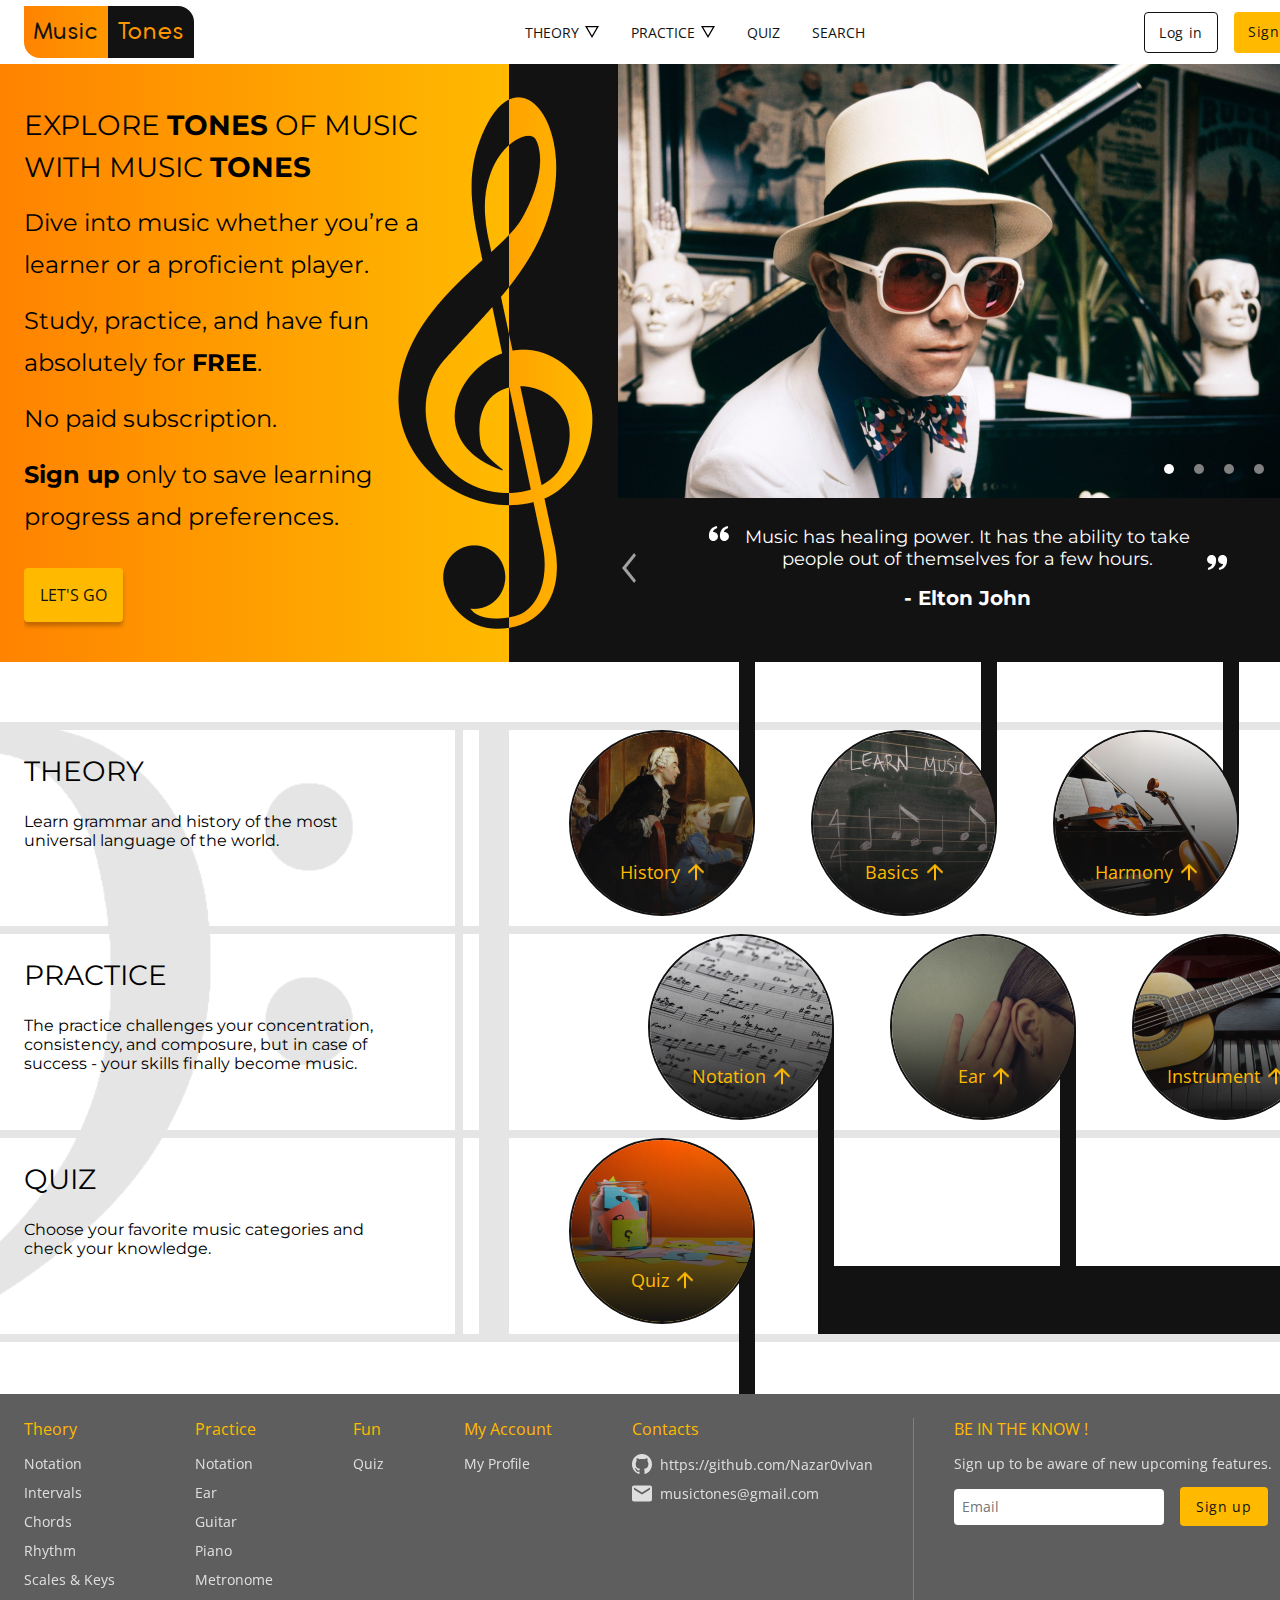
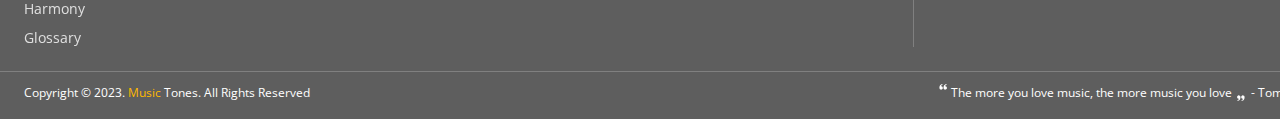
==== commit c8c285bd: "chore: not essential changes" ====
--- a/index.html
+++ b/index.html
@@ -156,26 +156,39 @@
         <div class="cards cards_practice">          
           <div class="card">
             <a class="card-head" href="#">
-              <img class="card-head__img" src="static/images/practice-guitar.jpg"></img>
-              <div class="card-head-text">
-                <div class="card-head-text__title">
-                  <h4>Guitar</h4>
-                  <img class="card-head-text__arrow" src="/static/images/card-arrow.png">
-                </div>
-                <p class="card-head-text__desc">“The guitar is the easiest instrument to play and the hardest to play well” - Andres Segovia.</p>
-              </div>
-            </a>
-            <div class="card-stem card-stem_down"></div>
-          </div>
-          <div class="card">
-            <a class="card-head" href="#">
-              <img class="card-head__img" src="static/images/practice-piano.jpg"></img>
-              <div class="card-head-text">
-                <div class="card-head-text__title">
-                  <h4>Piano</h4>
-                  <img class="card-head-text__arrow" src="/static/images/card-arrow.png">
-                </div>
-                <p class="card-head-text__desc">"There are eighty-eight keys on a piano and within that, an entire universe” - James Rhodes.</p>
+              <img class="card-head__img" src="static/images/practice-notation.jpg"></img>
+              <div class="card-head-text">
+                <div class="card-head-text__title">
+                  <h4>Notation</h4>
+                  <img class="card-head-text__arrow" src="/static/images/card-arrow.png">
+                </div>
+                <p class="card-head-text__desc">Notation</p>
+              </div>
+            </a>
+            <div class="card-stem card-stem_down"></div>
+          </div>
+          <div class="card">
+            <a class="card-head" href="#">
+              <img class="card-head__img" src="static/images/practice-ear.jpg"></img>
+              <div class="card-head-text">
+                <div class="card-head-text__title">
+                  <h4>Ear</h4>
+                  <img class="card-head-text__arrow" src="/static/images/card-arrow.png">
+                </div>
+                <p class="card-head-text__desc">Ear.</p>
+              </div>
+            </a>
+            <div class="card-stem card-stem_down"></div>
+          </div>
+          <div class="card">
+            <a class="card-head" href="#">
+              <img class="card-head__img" src="static/images/practice-instument.jpg"></img>
+              <div class="card-head-text">
+                <div class="card-head-text__title">
+                  <h4>Instrument</h4>
+                  <img class="card-head-text__arrow" src="/static/images/card-arrow.png">
+                </div>
+                <p class="card-head-text__desc">Instrument.</p>
               </div>
             </a>
             <div class="card-stem card-stem_down"></div>
@@ -202,19 +215,14 @@
             <div class="card-stem card-stem_down"></div>
           </div>
         </div>
-        
-
-
-      </div>
-
-
+      </div>
     </section>
     
     <footer>
       <div class="ftr-cont container">
-        <div class="lists-container">
-          <div class="link-list">
-            <p class="title-link" href="#">Theory</p>
+        <div class="ftr-cont__link-lists-container">
+          <div class="ftr-cont__link-list">
+            <p class="ftr-cont__link-list-title" href="#">Theory</p>
             <a href="#">Notation</a>
             <a href="#">Intervals</a>
             <a href="#">Chords</a>
@@ -223,41 +231,51 @@
             <a href="#">Harmony</a>
             <a href="#">Glossary</a>
           </div>
-          <div class="link-list">
-            <p class="title-link" href="#">Practice</p>
+          <div class="ftr-cont__link-list">
+            <p class="ftr-cont__link-list-title" href="#">Practice</p>
             <a href="#">Notation</a>
             <a href="#">Ear</a>
             <a href="#">Guitar</a>
             <a href="#">Piano</a>
             <a href="#">Metronome</a>
           </div>
-          <div class="link-list">
-            <p class="title-link" href="#">Fun</p>
+          <div class="ftr-cont__link-list">
+            <p class="ftr-cont__link-list-title" href="#">Fun</p>
             <a href="#">Quiz</a>
           </div>
-          <div class="link-list">
-            <p class="title-link" href="#">My Account</p>
+          <div class="ftr-cont__link-list">
+            <p class="ftr-cont__link-list-title" href="#">My Account</p>
             <a href="#">My Profile</a>
           </div>
-          <div class="link-list">
-            <p class="title-link" href="#">Contacts</p>
-            <a class="contacts-link" href="https://github.com/Nazar0vIvan">
+          <div class="ftr-cont__link-list">
+            <p class="ftr-cont__link-list-title" href="#">Contacts</p>
+            <a class="ftr-cont__link_contacts" href="https://github.com/Nazar0vIvan">
               <img src="static/images/github.svg">
               https://github.com/Nazar0vIvan
             </a>
-            <a class="contacts-link">
+            <a class="ftr-cont__link_contacts">
               <img src="static/images/mail.svg">
-              vano888888@gmail.com
-            </a>
-          </div>
-        </div>
-      </div>
-      <div class="ftr-private container">
-        <div class="ftr-copyright">
-          Copyright &copy 2023. <span style="color: var(--light-orange)">Music</span> Tones. All Rights Reserved 
-        </div>
+              musictones@gmail.com
+            </a>
+          </div>
+        </div>
+        <div class="ftr-cont__sign-up-container">
+          <p class="ftr-cont__sign-up-title">BE IN THE KNOW !</p>
+          <p>Sign up to be aware of new upcoming features.</p>
+          <div class="ftr-cont__sign-up-field">
+            <input class="ftr-cont__sign-up-input" type="text" placeholder="Email">
+            <a href="#" class="ftr-cont__sign-up-btn anim-border anim-orange">Sign up</a>
+          </div>
+
+        </div>
+      </div>
+      <div class="ftr-separator"></div>
+      <div class="ftr-bottom container">
         <div>
-          <div class="ftr-quote">
+          Copyright &copy 2023. <span class="txt-light-orange">Music</span> Tones. All Rights Reserved 
+        </div>
+        <div>
+          <div class="ftr-bottom__quote">
             The more you love music, the more music you love
           </div>
           - Tom Moon
--- a/static/styles/style.css
+++ b/static/styles/style.css
@@ -71,8 +71,19 @@
   font-family: 'Montserrat';
 }
 
-span {
-  font: inherit;
+.txt-light-orange {
+  color: var(--light-orange);
+}
+
+input[type="text"] {
+  height: 36px;
+  padding-left: 8px;
+  border: none;
+  border-radius: 4px;
+}
+
+input[type="text"]:focus {
+  outline: 2px solid var(--orange);
 }
 
 .container {
@@ -87,6 +98,10 @@
 a {
   transition: 0.3s ease-in-out;
   color: var(--black);
+}
+
+span {
+  font: inherit;
 }
 
 .outlined-btn {
@@ -193,10 +208,7 @@
 
 .header-authn__btn {
   padding: 10px 14px;
-  font-family: 'Open Sans';
-  font-size: 14px;
   letter-spacing: 0.05em;
-  color: var(--black);
 }
 
 /* <- HEADER */
@@ -517,22 +529,23 @@
   position: relative;
   display: inline-flex;
   grid-column: 7 / 17;
-  padding-left: 84px;
-  justify-content: space-between;
 }
 
 .cards_theory {
   grid-row: 1;
+  padding-left: 60px;
+  column-gap: 56px;
 }
 
 .cards_practice {
   grid-row: 2;
-  justify-content: space-evenly
+  justify-self: end;
+  column-gap: 56px;
 }
 
 .cards_quiz {
-  justify-content: start;
   grid-row: 3;
+  padding-left: 60px;
 }
 
 .card {
@@ -549,8 +562,18 @@
   border-radius: 50%;
   overflow: hidden;
   border: 2px solid var(--black); 
-  font-size: 0;
   color: var(--black);
+}
+
+.card-head::after {
+  content: "";
+  position: absolute;
+  left: 0;
+  top: 0;
+  width: 100%;
+  height: 100%;
+  background-image: linear-gradient(to top, var(--black), rgba(255, 255, 255, 0));
+  background-size: cover;
 }
 
 .card-head:hover {
@@ -563,37 +586,29 @@
   right: 0;
   bottom: 0;
   left: 0;
-  transition: filter 0.3s ease-in-out;
-}
-
-.card-head:hover .card-head__img {
-  filter: brightness(40%);
 }
 
 .card-head-text {
+  position: relative;
+  z-index: 2;
   height: 100%;
   display: flex;
   flex-direction: column;
   gap: 14px;
   align-items: center;
   padding: 10px 2px 0 2px;
-  background-color: var(--black);
-  transform: translateY(70%);
-  transition:
-    transform 0.5s ease-in-out,
-    background-color 0.3s ease-in-out;
+  color: var(--light-orange);
+  transform: translateY(65%);
+  transition: transform 0.5s ease-in-out;
 }
 
 .card-head:hover .card-head-text {
   transform: translateY(10%);
-  background-color: transparent;
-  color: var(--light-orange);
 }
 
 .card-head-text__title {
   display: flex;
   align-items: center;
-  color: var(--light-orange);
   gap: 8px;
 }
 
@@ -649,10 +664,10 @@
 
 .card-beam {
   position: absolute;
-  left: 371px;
+  right: 0;
   top: 332px;
   height: 68px;
-  width: 320px;
+  width: 500px;
   background-color: var(--black);
 }
 
@@ -665,69 +680,105 @@
 }
 
 .ftr-cont {
+  display: flex;
   padding-top: 24px;
   padding-bottom: 24px;
-  border-bottom: 1px solid gray;
-}
-
-.lists-container {
+  gap: 40px;
+}
+
+.ftr-cont__link-lists-container {
   display: inline-flex;
   gap: 80px;
   padding-right: 40px;
-  border-right: 1px solid gray ;
-}
-
-.link-list {
+  border-right: 1px solid gray;
+}
+
+.ftr-cont__link-list {
   display: flex;
   flex-direction: column;
   gap: 10px;
 }
 
-.link-list > a {
+.ftr-cont__link-list > a {
   color: white;
   opacity: 0.8;
 }
 
-.link-list > a:hover {
+.ftr-cont__link-list > a:hover {
   opacity: 1;
 }
 
-.title-link {
+.ftr-cont__link-list-title {
   color: var(--light-orange);
   font-weight: medium;
-}
-
-.contacts-link {
+  font-size: 16px;
+  margin-bottom: 4px;
+}
+
+.ftr-cont__link_contacts {
   display: flex;
   align-items: center;
   gap: 8px;
 }
 
-.ftr-private {
+.ftr-cont__sign-up-container {
+  display: flex;
+  flex-direction: column;
+  gap: 14px;
+}
+
+.ftr-cont__sign-up-input {
+  height: 40px;
+  width: 210px;
+}
+
+.ftr-cont__sign-up-title {
+  font-size: 16px;
+  color: var(--light-orange);
+}
+
+.ftr-cont__sign-up-title ~p {
+  color: white;
+  opacity: 0.8;
+}
+
+.ftr-cont__sign-up-field{
+  display: flex;
+  align-items: center;
+  gap: 16px;
+}
+
+.ftr-cont__sign-up-btn {
+  padding: 10px 16px;
+  letter-spacing: 0.05em;
+}
+
+
+.ftr-separator{
+  width: 100%;
+  height: 1px;
+  background-color: gray;
+}
+
+.ftr-bottom {
   padding-top: 12px;
-  padding-bottom: 12px;
+  padding-bottom: 18px;
   display: flex;
   justify-content: space-between;
 }
 
-.ftr-copyright {
-  display: flex;
-  align-content: center;
-  gap: 4px;
-}
-
-.ftr-private div {
+.ftr-bottom div {
   position: relative;
   color: white;
   font-size: 12px;
 }
 
-.ftr-quote {
+.ftr-bottom__quote {
   display: inline;
   margin-right: 16px;
 }
 
-.ftr-quote::before {
+.ftr-bottom__quote::before {
   content: "";
   position: absolute;
   left: -12px;
@@ -736,7 +787,8 @@
   height: 6px;
   width: 8px;
 }
-.ftr-quote::after {
+
+.ftr-bottom__quote::after {
   content: "";
   position: absolute;
   right: -10px;
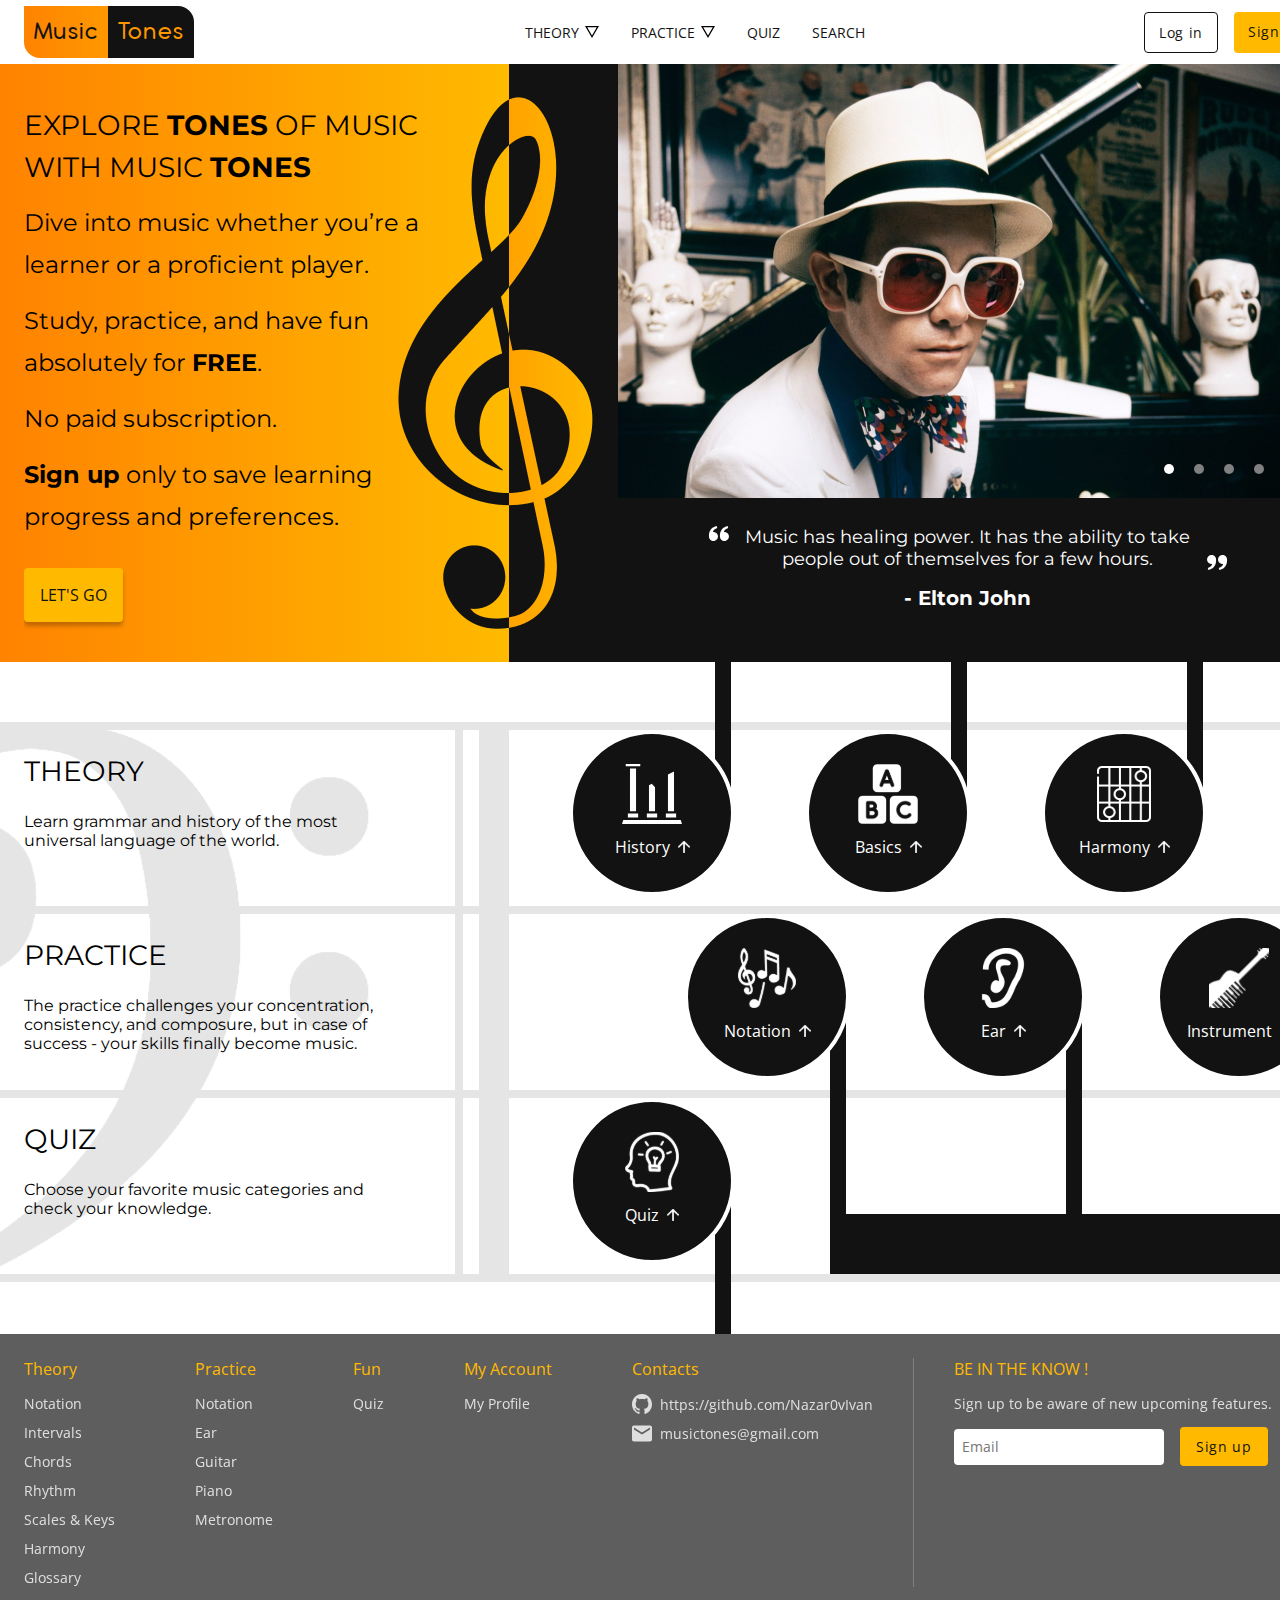
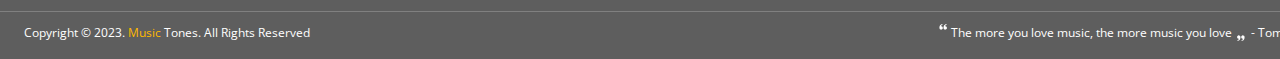
==== commit d6df1222: "chore: not essential changes" ====
--- a/index.html
+++ b/index.html
@@ -110,39 +110,30 @@
         <div class="cards cards_theory">          
           <div class="card">
             <a class="card-head" href="#">
-              <img class="card-head__img" src="static/images/theory-mozart.jpg"></img>
-              <div class="card-head-text">
-                <div class="card-head-text__title">
+                <div class="card-head__img card-head__img_theory-history"></div>
+                <div class="card-head__title">
                   <h4>History</h4>
-                  <img class="card-head-text__arrow" src="/static/images/card-arrow.png">
+                  <img class="card-head__title-arrow" src="/static/images/card-arrow.png">
                 </div>
-                <p class="card-head-text__desc">Discover fascinating facts about significant figures and events in music history.</p>
-              </div>
             </a>
             <div class="card-stem card-stem_up"></div>
           </div>
           <div class="card">
             <a class="card-head" href="#">
-              <img class="card-head__img" src="static/images/theory-basics.jpg"></img>
-              <div class="card-head-text">
-                <div class="card-head-text__title">
-                  <h4>Basics</h4>
-                  <img class="card-head-text__arrow" src="/static/images/card-arrow.png">
-                </div>
-                <p class="card-head-text__desc">Learn about musical notation, intervals, rhythm, scales, keys, and more ...</p>
+              <img class="card-head__img card-head__img_theory-basics"></img>
+              <div class="card-head__title">
+                <h4>Basics</h4>
+                <img class="card-head__title-arrow" src="/static/images/card-arrow.png">
               </div>
             </a>
             <div class="card-stem card-stem_up"></div>
           </div>
           <div class="card">
             <a class="card-head" href="#">
-              <img class="card-head__img" src="static/images/theory-harmony.jpg"></img>
-              <div class="card-head-text">
-                <div class="card-head-text__title">
-                  <h4>Harmony</h4>
-                  <img class="card-head-text__arrow" src="/static/images/card-arrow.png">
-                </div>
-                <p class="card-head-text__desc">Study how to analyze your favorite music compositions and compose your own.</p>
+              <img class="card-head__img card-head__img_theory-harmony"></img>
+              <div class="card-head__title">
+                <h4>Harmony</h4>
+                <img class="card-head__title-arrow" src="/static/images/card-arrow.png">
               </div>
             </a>
             <div class="card-stem card-stem_up"></div>
@@ -156,39 +147,30 @@
         <div class="cards cards_practice">          
           <div class="card">
             <a class="card-head" href="#">
-              <img class="card-head__img" src="static/images/practice-notation.jpg"></img>
-              <div class="card-head-text">
-                <div class="card-head-text__title">
+              <div class="card-head__img card-head__img_practice-notation"></div>
+                <div class="card-head__title">
                   <h4>Notation</h4>
-                  <img class="card-head-text__arrow" src="/static/images/card-arrow.png">
+                  <img class="card-head__title-arrow" src="/static/images/card-arrow.png">
                 </div>
-                <p class="card-head-text__desc">Notation</p>
-              </div>
-            </a>
-            <div class="card-stem card-stem_down"></div>
-          </div>
-          <div class="card">
-            <a class="card-head" href="#">
-              <img class="card-head__img" src="static/images/practice-ear.jpg"></img>
-              <div class="card-head-text">
-                <div class="card-head-text__title">
+            </a>
+            <div class="card-stem card-stem_down"></div>
+          </div>
+          <div class="card">
+            <a class="card-head" href="#">
+              <div class="card-head__img card-head__img_practice-ear"></div>
+                <div class="card-head__title">
                   <h4>Ear</h4>
-                  <img class="card-head-text__arrow" src="/static/images/card-arrow.png">
+                  <img class="card-head__title-arrow" src="/static/images/card-arrow.png">
                 </div>
-                <p class="card-head-text__desc">Ear.</p>
-              </div>
-            </a>
-            <div class="card-stem card-stem_down"></div>
-          </div>
-          <div class="card">
-            <a class="card-head" href="#">
-              <img class="card-head__img" src="static/images/practice-instument.jpg"></img>
-              <div class="card-head-text">
-                <div class="card-head-text__title">
+            </a>
+            <div class="card-stem card-stem_down"></div>
+          </div>
+          <div class="card">
+            <a class="card-head" href="#">
+              <div class="card-head__img card-head__img_practice-instrument"></div>
+              <div class="card-head__title">
                   <h4>Instrument</h4>
-                  <img class="card-head-text__arrow" src="/static/images/card-arrow.png">
-                </div>
-                <p class="card-head-text__desc">Instrument.</p>
+                  <img class="card-head__title-arrow" src="/static/images/card-arrow.png">
               </div>
             </a>
             <div class="card-stem card-stem_down"></div>
@@ -203,13 +185,10 @@
         <div class="cards cards_quiz">   
           <div class="card">
             <a class="card-head" href="#">
-              <img class="card-head__img" src="static/images/quiz.jpg"></img>
-              <div class="card-head-text">
-                <div class="card-head-text__title">
-                  <h4>Quiz</h4>
-                  <img class="card-head-text__arrow" src="/static/images/card-arrow.png">
-                </div>
-                <p class="card-head-text__desc"></p>
+              <div class="card-head__img card-head__img_fun-quiz"></div>
+              <div class="card-head__title">
+                <h4>Quiz</h4>
+                <img class="card-head__title-arrow" src="/static/images/card-arrow.png">
               </div>
             </a>
             <div class="card-stem card-stem_down"></div>
--- a/static/styles/style.css
+++ b/static/styles/style.css
@@ -21,7 +21,7 @@
   --gray: #e5e5e5;
   --footer: #5e5e5e;
   --slider-img-transition-delay: 300ms;
-  --card-size: 186px;
+  --card-size: 166px;
 }
 
 *, *::before, *::after {
@@ -59,7 +59,7 @@
 }
 
 h4 {
-  font-size: 18px;
+  font-size: 16px;
   font-weight: normal;
   font-family: 'Open Sans';
   text-align: center;
@@ -462,7 +462,7 @@
 .cont-bgd-hlines {
   display: flex;
   flex-direction: column;
-  gap: 196px;
+  gap: 176px;
 }
 
 .cont-bgd-hline {
@@ -476,7 +476,7 @@
   padding-top: 8px;
   gap: 8px 0;
   grid-template-columns: repeat(16, 1fr);
-  grid-template-rows: repeat(3, 196px);
+  grid-template-rows: repeat(3, 176px);
 }
 
 .bass-clef {
@@ -534,13 +534,14 @@
 .cards_theory {
   grid-row: 1;
   padding-left: 60px;
-  column-gap: 56px;
+  column-gap: 70px;
 }
 
 .cards_practice {
   grid-row: 2;
   justify-self: end;
-  column-gap: 56px;
+  transform: translateX(4px);
+  column-gap: 70px;
 }
 
 .cards_quiz {
@@ -554,26 +555,19 @@
 }
 
 .card-head {
-  display: block;
-  position: relative;
-  z-index: 1;
+  display: flex;
+  flex-direction: column;
+  align-items: center;
+  justify-content: end;
+  padding-bottom: 34px;
+  gap: 12px;
+  position: relative;
   width: var(--card-size);
   height: var(--card-size);
+  z-index: 1;
+  border: 4px solid white; 
   border-radius: 50%;
-  overflow: hidden;
-  border: 2px solid var(--black); 
-  color: var(--black);
-}
-
-.card-head::after {
-  content: "";
-  position: absolute;
-  left: 0;
-  top: 0;
-  width: 100%;
-  height: 100%;
-  background-image: linear-gradient(to top, var(--black), rgba(255, 255, 255, 0));
-  background-size: cover;
+  background-color: var(--black);
 }
 
 .card-head:hover {
@@ -581,93 +575,120 @@
 }
 
 .card-head__img {
-  position: absolute;
-  top: 0;
-  right: 0;
-  bottom: 0;
-  left: 0;
-}
-
-.card-head-text {
-  position: relative;
-  z-index: 2;
-  height: 100%;
-  display: flex;
-  flex-direction: column;
-  gap: 14px;
-  align-items: center;
-  padding: 10px 2px 0 2px;
-  color: var(--light-orange);
-  transform: translateY(65%);
-  transition: transform 0.5s ease-in-out;
-}
-
-.card-head:hover .card-head-text {
-  transform: translateY(10%);
-}
-
-.card-head-text__title {
+  height: 60px;
+  width: 60px;
+  mask-position: center;
+  mask-repeat: no-repeat;
+  -webkit-mask-position: center;
+  -webkit-mask-repeat: no-repeat;
+  background-color: white;
+  opacity: 1;
+  transition: background-color 0.3s ease-in-out;
+}
+
+.card-head__img_theory-history {
+  mask-image: url(../images/theory-history.svg);
+  -webkit-mask-image: url(../images/theory-history.svg);
+}
+
+.card-head__img_theory-basics {
+  mask-image: url(../images/theory-basics.svg);
+  -webkit-mask-image: url(../images/theory-basics.svg);
+}
+
+.card-head__img_theory-harmony {
+  mask-image: url(../images/theory-harmony.svg);
+  -webkit-mask-image: url(../images/theory-harmony.svg);
+}
+
+.card-head__img_practice-notation {
+  mask-image: url(../images/practice-notation.svg);
+  -webkit-mask-image: url(../images/practice-notation.svg);
+}
+
+.card-head__img_practice-ear {
+  mask-image: url(../images/practice-ear.svg);
+  -webkit-mask-image: url(../images/practice-ear.svg);
+}
+
+.card-head__img_practice-instrument {
+  mask-image: url(../images/practice-instrumet.svg);
+  -webkit-mask-image: url(../images/practice-instrumet.svg);
+}
+
+.card-head__img_fun-quiz {
+  mask-image: url(../images/fun-quiz.svg);
+  -webkit-mask-image: url(../images/fun-quiz.svg);
+}
+
+.card-head:hover .card-head__img {
+  background-color: var(--light-orange)
+}
+
+.card-head__title {
   display: flex;
   align-items: center;
   gap: 8px;
-}
-
-.card-head-text__arrow {
+  color: white;
+  transition: 
+    color 0.3s ease-in-out,
+    gap 0.3s ease-in-out;
+}
+
+.card-head:hover .card-head__title {
+  color: var(--light-orange);
+  gap: 16px;
+}
+
+.card-head__title-arrow {
+  height: 12px;
+  width: 12px;
+  filter: invert(1);
+  transition: 
+    transform 0.3s ease-in-out,
+    filter 0.3s ease-in-out;
+}
+
+.card-head:hover .card-head__title-arrow {
+  transform: rotate(90deg);
   filter: invert(65%) sepia(67%) saturate(1080%) hue-rotate(0deg) brightness(105%) contrast(103%);
-  transition: transform 0.5s ease-in-out;
-}
-
-.card-head:hover .card-head-text__arrow {
-  transform: rotate(90deg);
-}
-
-.card-head-text__desc {
-  padding: 0 18px;
-  text-align: center;
-  opacity: 0;
-  transition: opacity 0.3s ease-in-out;
-}
-
-.card-head:hover .card-head-text__desc {
-  opacity: 1.0;
 }
 
 .card-stem {
   position: absolute;
-  height: 186px;
+  height: 160px;
   width: 16px;
   background-color: var(--black);
   z-index: 0;
   top: 0;
-  right: 0;
+  right: 4px;
   transition: transform 0.3s ease-in-out;
 }
-
 .card-stem_up {
+  transform: translateY(calc(-1*var(--card-size)/2));
   height: var(--card-size);
-  transform: translateY(-93px);
 }
 
 .card-head:hover ~ .card-stem_up {
-  transform: translateY(-83px);
+  transform: translateY(calc(-1*var(--card-size)/2 + 10px));
 }
 
 .card-stem_down {
-  transform: translateY(93px);
-  height: 290px;
+  transform: translateY(calc(var(--card-size)/2));
+  height: 270px;
   transition: transform 0.3s ease-in-out;
 }
 
 .card-head:hover ~ .card-stem_down {
-  transform: translateY(103px);
+  transform: translateY(calc(var(--card-size)/2 + 10px));
 }
 
 .card-beam {
   position: absolute;
-  right: 0;
-  top: 332px;
-  height: 68px;
-  width: 500px;
+  right: 4px;
+  top: 300px;
+  height: 60px;
+  width: 488px;
   background-color: var(--black);
 }
 
@@ -752,7 +773,6 @@
   padding: 10px 16px;
   letter-spacing: 0.05em;
 }
-
 
 .ftr-separator{
   width: 100%;
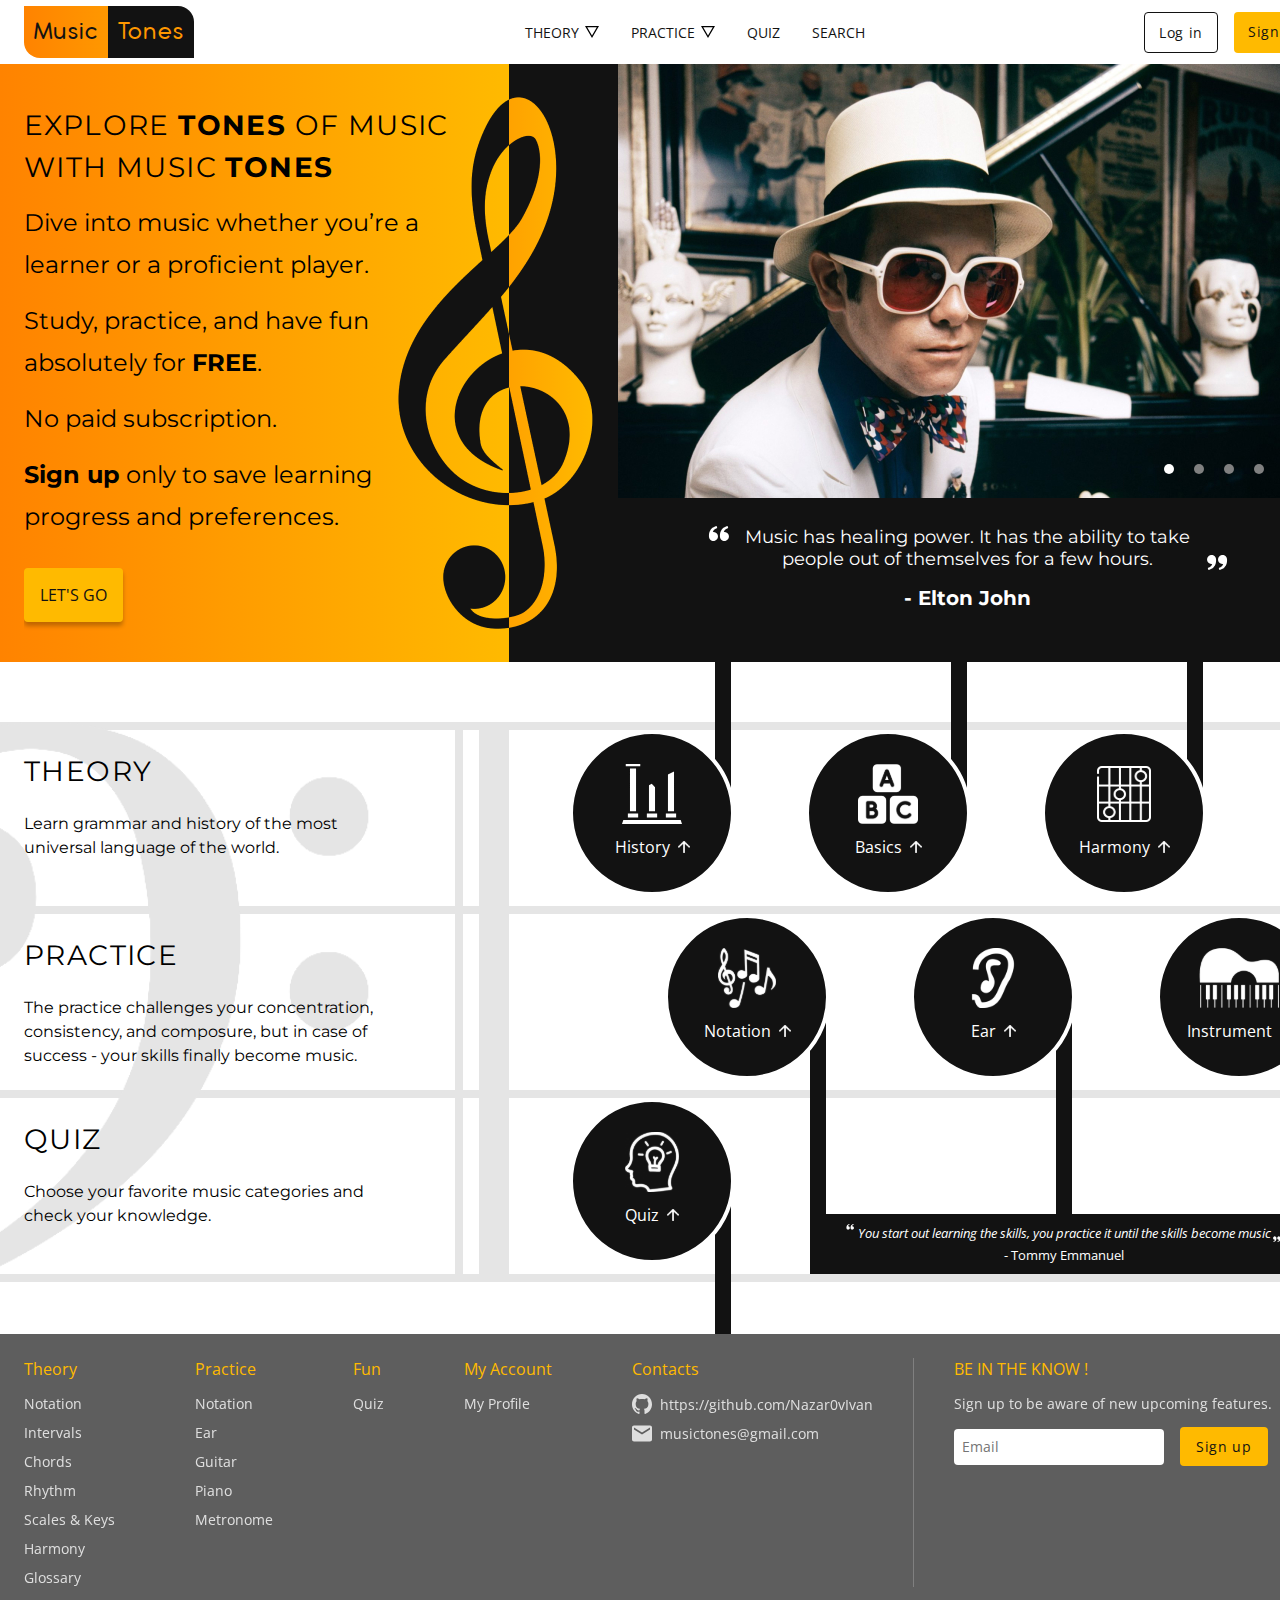
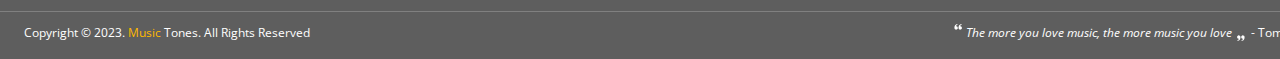
==== commit 7b4abb4f: "chore: not essential changes" ====
--- a/index.html
+++ b/index.html
@@ -97,7 +97,7 @@
         </div>
 
       </div>
-      <div class="container cont">
+      <div class="cont container ">
         <img class="bass-clef" src="static/images/bass-clef.svg"></img>
         <div class="cont-vlines">
           <div class="cont-vline"></div>
@@ -175,7 +175,10 @@
             </a>
             <div class="card-stem card-stem_down"></div>
           </div>
-          <div class="card-beam"></div>
+          <div class="card-beam">
+            <p class="small-quote">You start out learning the skills, you practice it until the skills become music</p>
+            <p>- Tommy Emmanuel</p>
+          </div>
         </div>
 
         <div class="cont-title cont-title_quiz">
@@ -254,7 +257,7 @@
           Copyright &copy 2023. <span class="txt-light-orange">Music</span> Tones. All Rights Reserved 
         </div>
         <div>
-          <div class="ftr-bottom__quote">
+          <div class="small-quote small-quote_inline">
             The more you love music, the more music you love
           </div>
           - Tom Moon
--- a/static/styles/style.css
+++ b/static/styles/style.css
@@ -34,6 +34,12 @@
   box-sizing: border-box;
 }
 
+p {
+  position: relative;
+  font-size: inherit;
+  font-family: inherit;
+}
+
 b {
   font-size: inherit;
   font-family: inherit;
@@ -44,6 +50,7 @@
   font-weight: normal;
   font-family: 'Montserrat';
   text-transform: uppercase;
+  letter-spacing: 0.1rem;
 }
 
 h2 {
@@ -69,6 +76,40 @@
   font-size: 16px;
   font-weight: normal;
   font-family: 'Montserrat';
+  line-height: 1.7rem;
+}
+
+.small-quote {
+  display: inline-block;
+  position: relative;
+  font-style: italic;
+}
+
+.small-quote_inline{
+  display: inline;
+  margin-right: 16px;
+}
+
+.small-quote::before {
+  content: "";
+  position: absolute;
+  left: -12px;
+  background-image: url(../images/sld-quotes.svg);
+  background-size: contain;
+  height: 6px;
+  width: 8px;
+}
+
+.small-quote::after {
+  content: "";
+  position: absolute;
+  right: -10px;
+  bottom: 0;
+  background-image: url(../images/sld-quotes.svg);
+  background-size: contain;
+  height: 6px;
+  width: 8px;
+  transform: rotate(180deg);
 }
 
 .txt-light-orange {
@@ -243,7 +284,7 @@
   align-self: start;
   align-items: start;
   line-height: 3.0em;
-  padding: 40px 78px 40px 0;
+  padding: 40px 60px 40px 0;
 }
 
 .hero-left__cta {
@@ -541,7 +582,7 @@
   grid-row: 2;
   justify-self: end;
   transform: translateX(4px);
-  column-gap: 70px;
+  column-gap: 80px;
 }
 
 .cards_quiz {
@@ -576,7 +617,7 @@
 
 .card-head__img {
   height: 60px;
-  width: 60px;
+  width: 80px;
   mask-position: center;
   mask-repeat: no-repeat;
   -webkit-mask-position: center;
@@ -675,7 +716,7 @@
 
 .card-stem_down {
   transform: translateY(calc(var(--card-size)/2));
-  height: 270px;
+  height: 260px;
   transition: transform 0.3s ease-in-out;
 }
 
@@ -685,11 +726,18 @@
 
 .card-beam {
   position: absolute;
+  display: flex;
+  flex-direction: column;
+  align-items: center;
+  justify-content: center;
+  gap: 4px;
   right: 4px;
   top: 300px;
   height: 60px;
-  width: 488px;
+  width: 508px;
   background-color: var(--black);
+  color: white;
+  font-size: 13px;
 }
 
 /* <- CONTENT */
@@ -793,32 +841,6 @@
   font-size: 12px;
 }
 
-.ftr-bottom__quote {
-  display: inline;
-  margin-right: 16px;
-}
-
-.ftr-bottom__quote::before {
-  content: "";
-  position: absolute;
-  left: -12px;
-  background-image: url(../images/sld-quotes.svg);
-  background-size: contain;
-  height: 6px;
-  width: 8px;
-}
-
-.ftr-bottom__quote::after {
-  content: "";
-  position: absolute;
-  right: -10px;
-  bottom: 0;
-  background-image: url(../images/sld-quotes.svg);
-  background-size: contain;
-  height: 6px;
-  width: 8px;
-  transform: rotate(180deg);
-}
 
 
 
